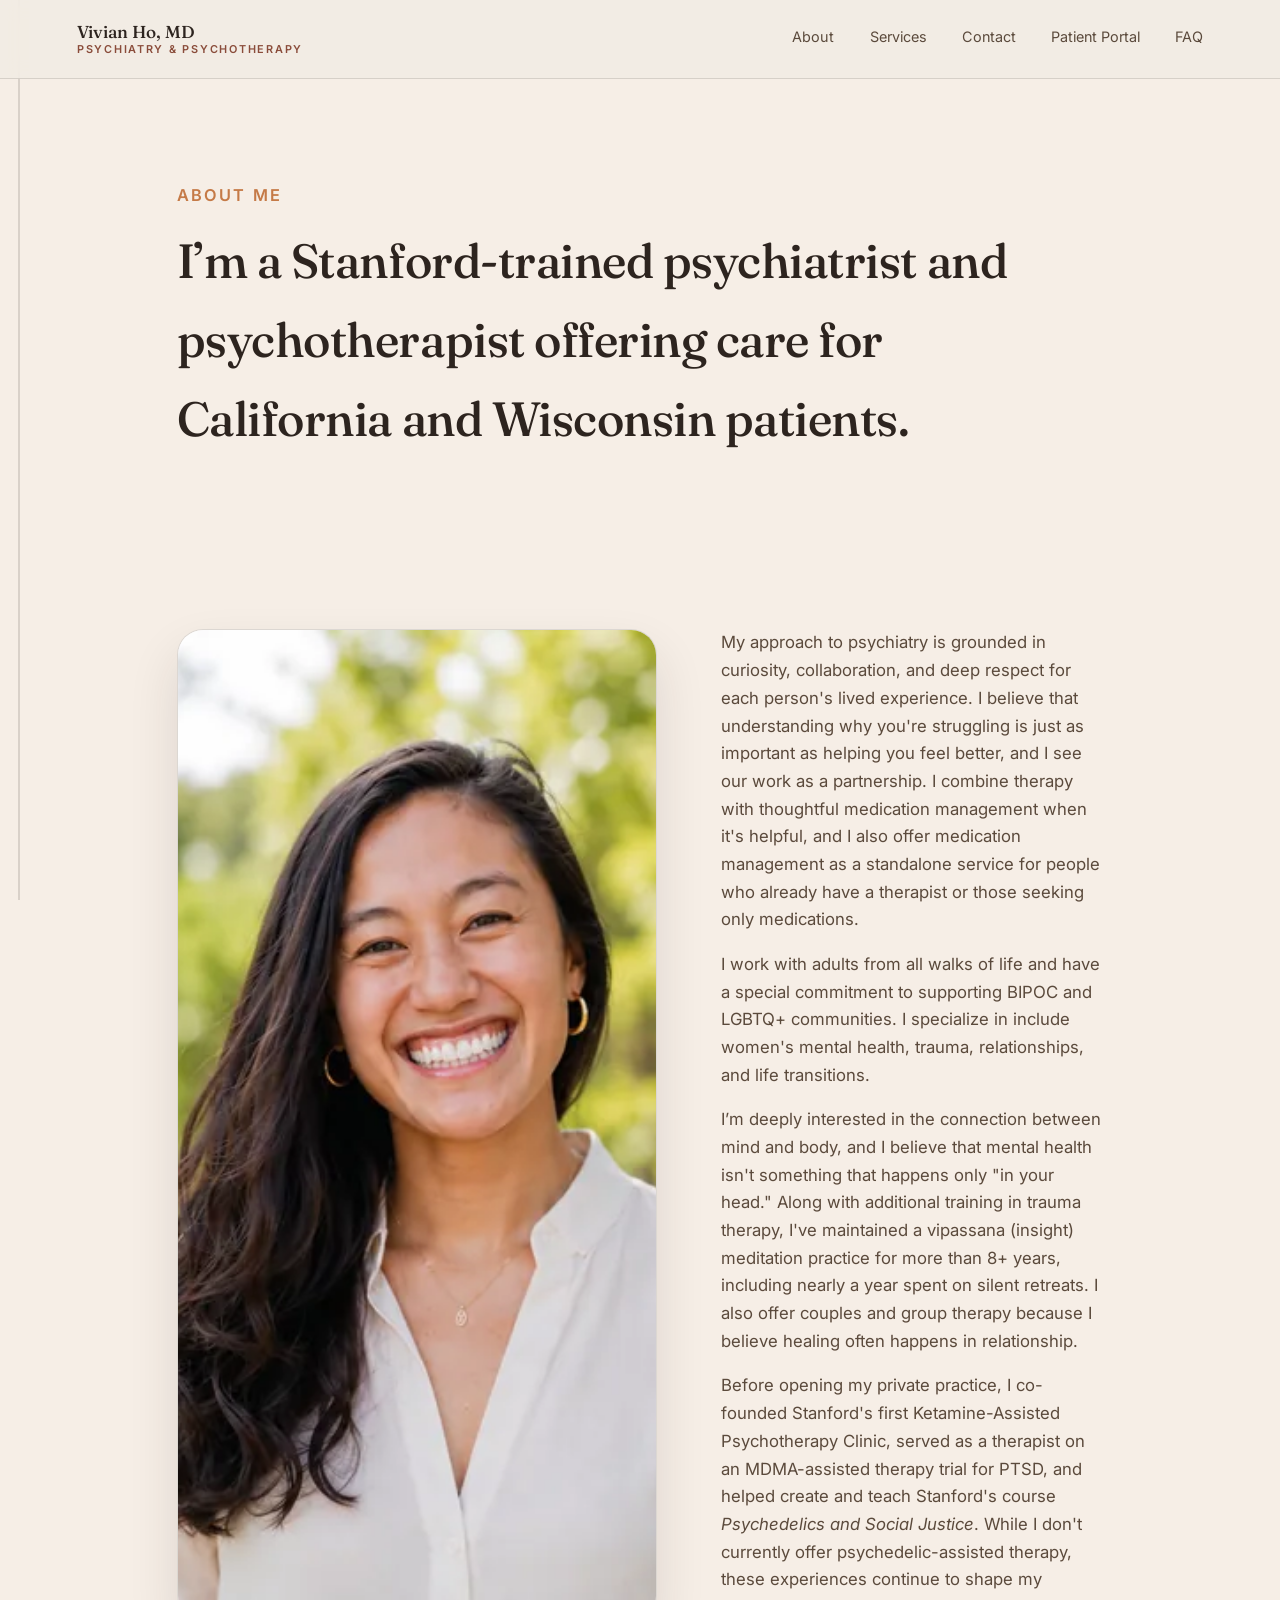
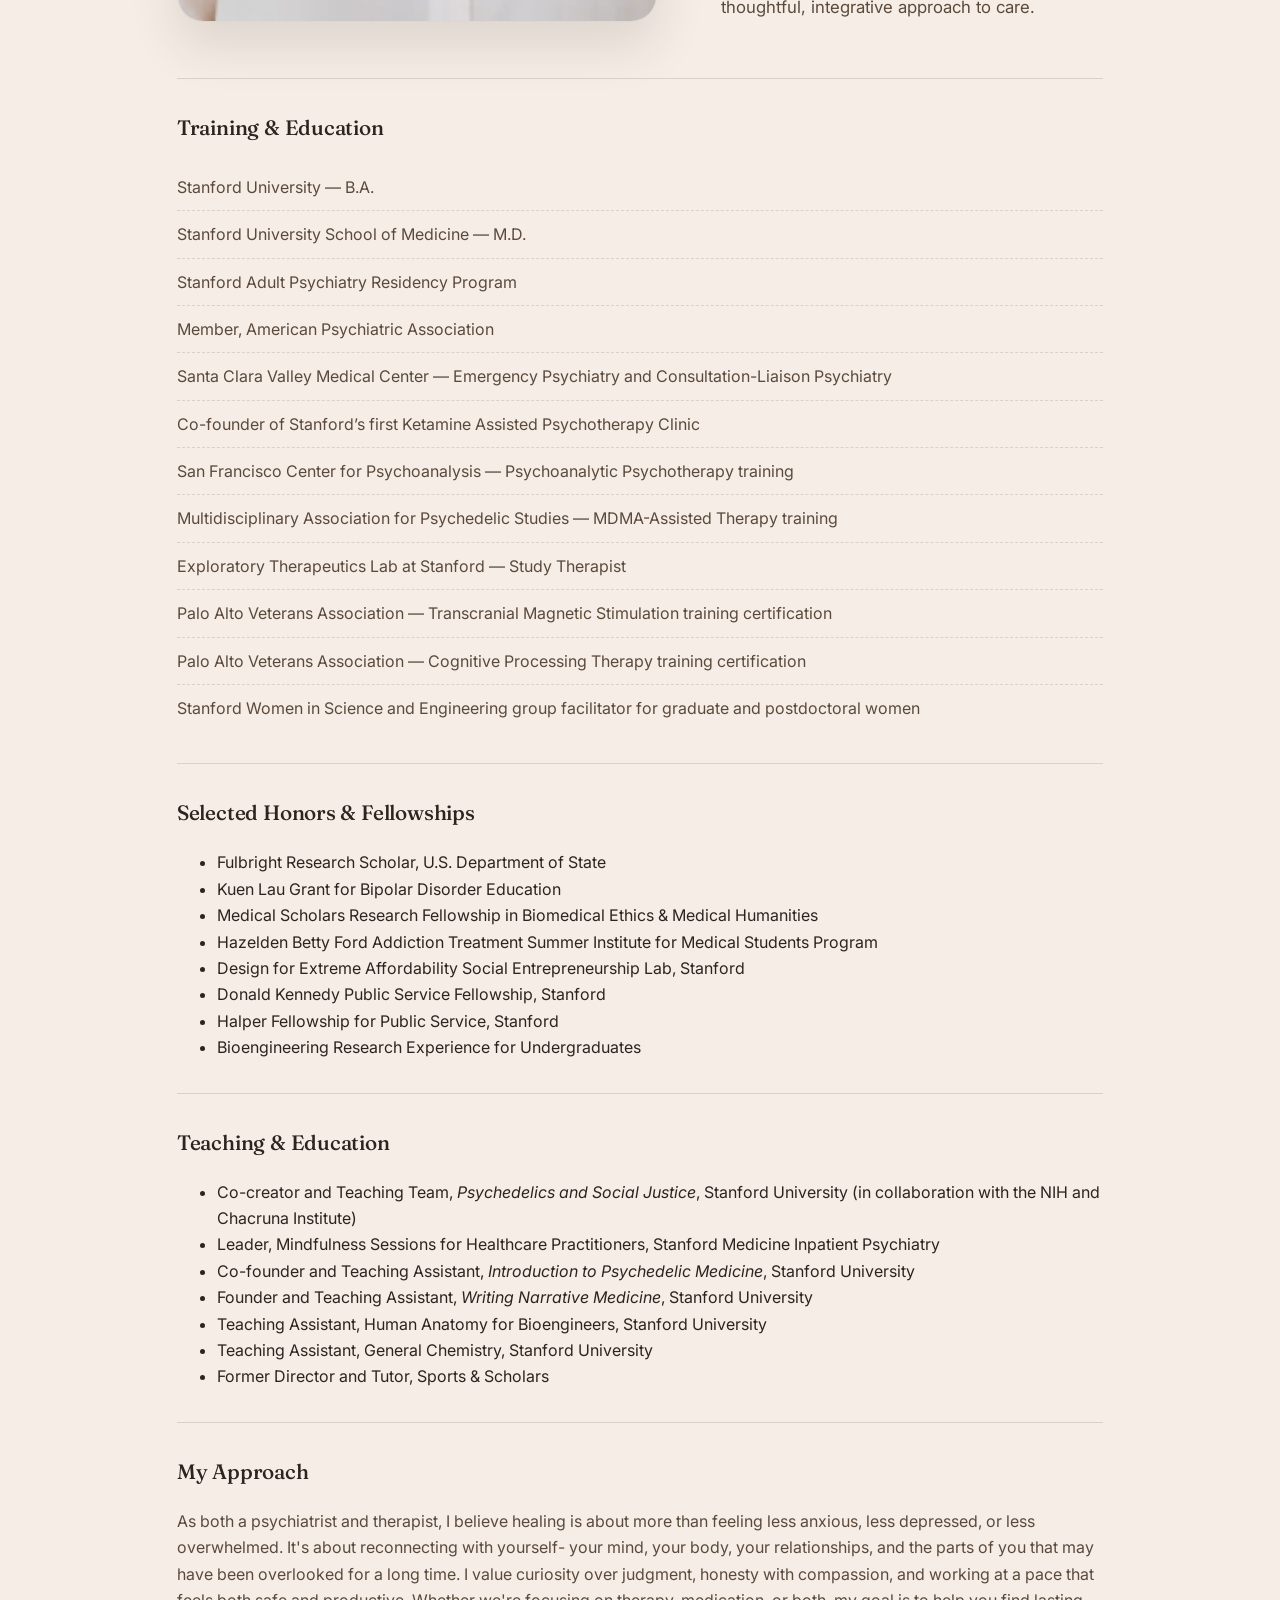
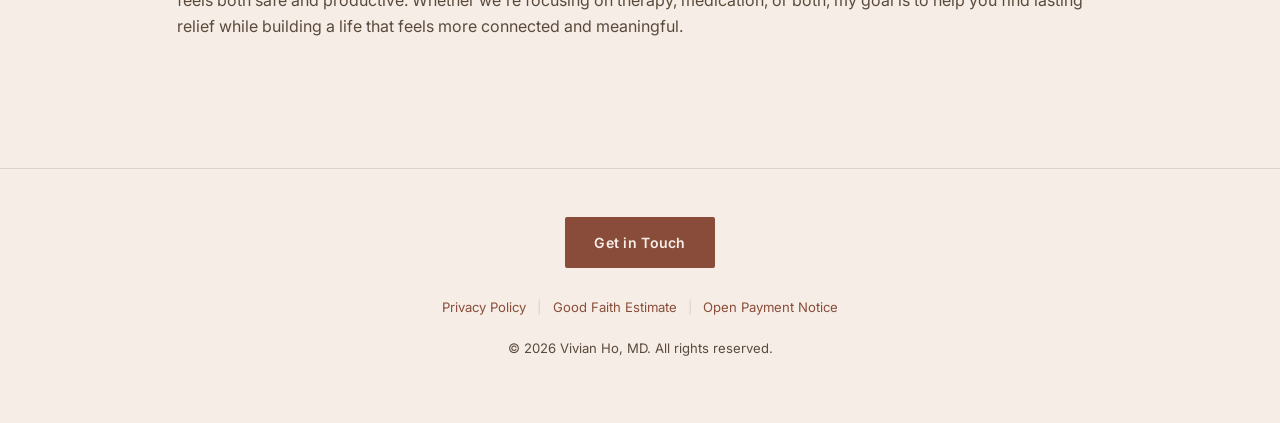
==== about.html @ dcb722d9 "bio quick edit" ====
<!DOCTYPE html>
<html lang="en">
<head>
<meta charset="UTF-8">
<meta name="viewport" content="width=device-width, initial-scale=1.0">
<title>About | Vivian Ho, MD</title>
<meta name="description" content="Learn more about Vivian Ho, MD, her training, and her approach to psychiatric care.">
<link rel="preconnect" href="https://fonts.googleapis.com">
<link rel="preconnect" href="https://fonts.gstatic.com" crossorigin>
<link href="https://fonts.googleapis.com/css2?family=Fraunces:opsz,wght,ital@9..144,300,0;9..144,400,0;9..144,500,0;9..144,600,0;9..144,400,1;9..144,500,1&family=Inter:wght@400;500;600&display=swap" rel="stylesheet">
<link rel="stylesheet" href="styles.css">
</head>
<body>
<div class="spine" aria-hidden="true">
  <svg width="2" height="100%" viewBox="0 0 2 100" preserveAspectRatio="none">
    <line x1="1" y1="0" x2="1" y2="100" class="spine-track"/>
    <line x1="1" y1="0" x2="1" y2="0" class="spine-fill" id="spineFill"/>
  </svg>
</div>

<header class="nav" id="nav">
  <a href="index.html" class="nav__mark">
    <span>Vivian Ho, MD</span>
    <small>Psychiatry &amp; Psychotherapy</small>
  </a>
  <nav class="nav__links">
    <a href="about.html" aria-current="page">About</a>
    <a href="services.html">Services</a>
    <a href="contact.html">Contact</a>
    <a href="portal.html">Patient Portal</a>
    <a href="faq.html">FAQ</a>
  </nav>
  <button class="nav__toggle" id="navToggle" aria-label="Open menu" aria-expanded="false">
    <span></span><span></span><span></span>
  </button>
</header>

<main>
  <section class="page-hero">
    <p class="eyebrow">About Me</p>
    <h1>I’m a Stanford-trained psychiatrist and psychotherapist offering care for California and Wisconsin patients.</h1>
  </section>

  <section class="section">
    <div class="about__intro">
      <div class="about__portrait reveal" aria-hidden="true">
        <div class="portrait-frame">
          <picture>
            <source type="image/webp" srcset="headshot-hq-700.webp 700w, headshot-hq-1402.webp 1402w" sizes="(max-width: 780px) 90vw, 460px">
            <img src="headshot-hq.jpg" srcset="headshot-hq-700.jpg 700w, headshot-hq-1402.jpg 1402w" sizes="(max-width: 780px) 90vw, 460px" alt="Vivian Ho, MD" width="1402" height="1122" loading="eager" fetchpriority="high" decoding="async" />
          </picture>
        </div>
      </div>
      <div class="about__text reveal">
        <p>My approach to psychiatry is grounded in curiosity, collaboration, and deep respect for each person's lived experience. I believe that understanding why you're struggling is just as important as helping you feel better, and I see our work as a partnership. I combine therapy with thoughtful medication management when it's helpful, and I also offer medication management as a standalone service for people who already have a therapist or those seeking only medications.</p>
        <p>I work with adults from all walks of life and have a special commitment to supporting BIPOC and LGBTQ+ communities. I specialize in include women's mental health, trauma, relationships, and life transitions.</p>
        <p>I’m deeply interested in the connection between mind and body, and I believe that mental health isn't something that happens only "in your head." Along with additional training in trauma therapy, I've maintained a vipassana (insight) meditation practice for more than 8+ years, including nearly a year spent on silent retreats. I also offer couples and group therapy because I believe healing often happens in relationship.</p>
        <p>Before opening my private practice, I co-founded Stanford's first Ketamine-Assisted Psychotherapy Clinic, served as a therapist on an MDMA-assisted therapy trial for PTSD, and helped create and teach Stanford's course <em>Psychedelics and Social Justice</em>. While I don't currently offer psychedelic-assisted therapy, these experiences continue to shape my thoughtful, integrative approach to care.</p>
      </div>
    </div>

    <div class="subsection reveal">
      <h3>Training &amp; Education</h3>
      <ul class="edu-list">
        <li>Stanford University — B.A.</li>
        <li>Stanford University School of Medicine — M.D.</li>
        <li>Stanford Adult Psychiatry Residency Program</li>
        <li>Member, American Psychiatric Association</li>
        <li>Santa Clara Valley Medical Center — Emergency Psychiatry and Consultation-Liaison Psychiatry</li>
        <li>Co-founder of Stanford’s first Ketamine Assisted Psychotherapy Clinic</li>
        <li>San Francisco Center for Psychoanalysis — Psychoanalytic Psychotherapy training</li>
        <li>Multidisciplinary Association for Psychedelic Studies — MDMA-Assisted Therapy training</li>
        <li>Exploratory Therapeutics Lab at Stanford — Study Therapist</li>
        <li>Palo Alto Veterans Association — Transcranial Magnetic Stimulation training certification</li>
        <li>Palo Alto Veterans Association — Cognitive Processing Therapy training certification</li>
        <li>Stanford Women in Science and Engineering group facilitator for graduate and postdoctoral women</li>
      </ul>
    </div>

    <div class="subsection reveal">
      <h3>Selected Honors &amp; Fellowships</h3>
      <ul class="honors-list">
        <li>Fulbright Research Scholar, U.S. Department of State</li>
        <li>Kuen Lau Grant for Bipolar Disorder Education</li>
        <li>Medical Scholars Research Fellowship in Biomedical Ethics & Medical Humanities</li>
        <li>Hazelden Betty Ford Addiction Treatment Summer Institute for Medical Students Program</li>
        <li>Design for Extreme Affordability Social Entrepreneurship Lab, Stanford</li>
        <li>Donald Kennedy Public Service Fellowship, Stanford</li>
        <li>Halper Fellowship for Public Service, Stanford</li>
        <li>Bioengineering Research Experience for Undergraduates</li>
      </ul>
    </div>

    <div class="subsection reveal">
      <h3>Teaching &amp; Education</h3>
      <ul class="teaching-list">
        <li>Co-creator and Teaching Team, <em>Psychedelics and Social Justice</em>, Stanford University (in collaboration with the NIH and Chacruna Institute)</li>
        <li>Leader, Mindfulness Sessions for Healthcare Practitioners, Stanford Medicine Inpatient Psychiatry</li>
        <li>Co-founder and Teaching Assistant, <em>Introduction to Psychedelic Medicine</em>, Stanford University</li>
        <li>Founder and Teaching Assistant, <em>Writing Narrative Medicine</em>, Stanford University</li>
        <li>Teaching Assistant, Human Anatomy for Bioengineers, Stanford University</li>
        <li>Teaching Assistant, General Chemistry, Stanford University</li>
        <li>Former Director and Tutor, Sports &amp; Scholars</li>
      </ul>
    </div>

    <div class="subsection reveal">
      <h3>My Approach</h3>
      <p>As both a psychiatrist and therapist, I believe healing is about more than feeling less anxious, less depressed, or less overwhelmed. It's about reconnecting with yourself- your mind, your body, your relationships, and the parts of you that may have been overlooked for a long time. I value curiosity over judgment, honesty with compassion, and working at a pace that feels both safe and productive. Whether we're focusing on therapy, medication, or both, my goal is to help you find lasting relief while building a life that feels more connected and meaningful.</p>
    </div>
  </section>
</main>

<footer class="footer">
  <div class="footer__cta">
    <a href="contact.html" class="btn btn--primary">Get in Touch</a>
  </div>
  <div class="footer__links" aria-label="Legal links">
    <a href="privacy-policy.html">Privacy Policy</a>
    <span class="link-divider">|</span>
    <a href="good-faith-estimate.html">Good Faith Estimate</a>
    <span class="link-divider">|</span>
    <a href="open-payment-notice.html">Open Payment Notice</a>
  </div>
  <p>&copy; <span id="year"></span> Vivian Ho, MD. All rights reserved.</p>
</footer>

<script src="script.js"></script>
</body>
</html>
---- styles.css ----
/* ===========================================================
   Ho Psychiatry — Design tokens
   Warm terracotta, cactus green, and clay-inspired neutrals
   Display: Fraunces (serif, optical sizing) / Body: Inter
=========================================================== */

:root {
  --linen: #F6EEE6;
  --linen-deep: #E9DCCF;
  --ink: #2D241F;
  --ink-soft: #5B4A3C;
  --plum: #8A4C3A;
  --plum-deep: #6F3A2A;
  --brass: #C57A47;
  --brass-light: #D89A63;
  --sage: #6C7B58;
  --line: rgba(45, 36, 31, 0.14);

  --serif: "Fraunces", Georgia, serif;
  --sans: "Inter", -apple-system, BlinkMacSystemFont, "Segoe UI", sans-serif;

  --max: 1080px;
  --gutter: clamp(24px, 6vw, 96px);
}

* { box-sizing: border-box; }

html {
  scroll-behavior: smooth;
}

@media (prefers-reduced-motion: reduce) {
  html { scroll-behavior: auto; }
  * { animation-duration: 0.01ms !important; transition-duration: 0.01ms !important; }
}

body {
  margin: 0;
  background: var(--linen);
  color: var(--ink);
  font-family: var(--sans);
  font-size: 16px;
  line-height: 1.65;
  -webkit-font-smoothing: antialiased;
}

h1, h2, h3 {
  font-family: var(--serif);
  font-weight: 500;
  color: var(--ink);
  margin: 0;
  letter-spacing: -0.01em;
}

.ital { font-style: italic; font-weight: 400; color: var(--plum); }

p { margin: 0 0 1em; color: var(--ink-soft); }
p:last-child { margin-bottom: 0; }

a { color: inherit; }

.eyebrow {
  font-family: var(--sans);
  font-size: 0.78rem;
  letter-spacing: 0.14em;
  text-transform: uppercase;
  color: var(--brass);
  font-weight: 600;
  margin: 0 0 0.75em;
}

/* ===== Scroll reveal ===== */
.reveal {
  opacity: 0;
  transform: translateY(28px);
  transition: opacity 0.9s cubic-bezier(.2,.6,.2,1), transform 0.9s cubic-bezier(.2,.6,.2,1);
}
.reveal.is-visible {
  opacity: 1;
  transform: translateY(0);
}

/* ===== Signature spine element ===== */
.spine {
  position: fixed;
  left: 18px;
  top: 0;
  bottom: 0;
  width: 2px;
  z-index: 5;
  pointer-events: none;
}
.spine svg { height: 100%; width: 100%; display: block; }
.spine-track { stroke: var(--line); stroke-width: 2; }
.spine-fill { stroke: var(--brass); stroke-width: 2; transition: y2 0.1s linear; }
@media (max-width: 860px) { .spine { display: none; } }

/* ===== Nav ===== */
.nav {
  position: sticky;
  top: 0;
  z-index: 20;
  display: flex;
  align-items: center;
  justify-content: space-between;
  padding: 22px var(--gutter);
  background: rgba(241, 236, 227, 0.86);
  backdrop-filter: blur(10px);
  border-bottom: 1px solid var(--line);
}
.nav__mark {
  display: flex;
  flex-direction: column;
  gap: 0.2rem;
  font-family: var(--serif);
  font-size: 1.08rem;
  font-weight: 500;
  text-decoration: none;
  color: var(--ink);
  line-height: 1.1;
}
.nav__mark small {
  font-family: var(--sans);
  font-size: 0.68rem;
  font-weight: 600;
  letter-spacing: 0.16em;
  text-transform: uppercase;
  color: var(--plum);
}
.nav__links {
  display: flex;
  gap: 2.2rem;
}
.nav__links a {
  text-decoration: none;
  font-size: 0.9rem;
  color: var(--ink-soft);
  position: relative;
  padding-bottom: 4px;
}
.nav__links a:hover { color: var(--plum); }
.nav__links a::after {
  content: "";
  position: absolute;
  left: 0; right: 0; bottom: 0;
  height: 1px;
  background: var(--brass);
  transform: scaleX(0);
  transform-origin: left;
  transition: transform 0.3s ease;
}
.nav__links a:hover::after { transform: scaleX(1); }
.nav__toggle {
  display: none;
  flex-direction: column;
  gap: 5px;
  background: none;
  border: none;
  cursor: pointer;
  padding: 6px;
}
.nav__toggle span {
  width: 22px; height: 1.5px; background: var(--ink);
}

@media (max-width: 720px) {
  .nav__links {
    position: fixed;
    top: 68px; left: 0; right: 0;
    flex-direction: column;
    background: var(--linen);
    padding: 24px var(--gutter);
    gap: 1.2rem;
    border-bottom: 1px solid var(--line);
    transform: translateY(-140%);
    transition: transform 0.35s ease;
  }
  .nav__links.is-open { transform: translateY(0); }
  .nav__toggle { display: flex; }
}

/* ===== Notice bar ===== */
.notice-bar {
  background: var(--plum);
  color: var(--linen);
}
.notice-bar p {
  max-width: var(--max);
  margin: 0 auto;
  padding: 12px var(--gutter);
  font-size: 0.85rem;
  color: var(--linen);
  text-align: center;
}
.notice-bar strong { color: var(--brass-light); }

/* ===== Hero — full-bleed photo background with overlaid text ===== */
.hero {
  position: relative;
  display: flex;
  align-items: center;
  min-height: clamp(640px, 92vh, 960px);
  width: 100%;
  padding: clamp(96px, 14vh, 160px) var(--gutter) clamp(64px, 10vh, 110px);
  overflow: hidden;
  isolation: isolate;
}
.hero__bg {
  position: absolute;
  inset: 0;
  width: 100%;
  height: 100%;
  object-fit: cover;
  object-position: center 35%;
  z-index: -2;
}
.hero__scrim {
  position: absolute;
  inset: 0;
  z-index: -1;
  background:
    linear-gradient(90deg, rgba(45,36,31,0.72) 0%, rgba(45,36,31,0.5) 42%, rgba(45,36,31,0.18) 75%),
    linear-gradient(0deg, rgba(45,36,31,0.35), rgba(45,36,31,0) 45%);
}
.hero__inner {
  max-width: 620px;
  width: 100%;
}
.hero__title {
  font-size: clamp(2.4rem, 5vw, 3.6rem);
  line-height: 1.1;
  margin-bottom: 0.5em;
  color: #FBF6EF;
}
.hero__subtitle {
  font-family: var(--serif);
  font-style: italic;
  font-size: 1.15rem;
  color: var(--brass-light);
  margin-bottom: 1.4em;
}
.badges {
  display: flex;
  flex-wrap: wrap;
  gap: 0.6rem;
  margin-bottom: 2.2em;
}
.badge {
  font-size: 0.78rem;
  padding: 7px 14px;
  border: 1px solid rgba(251,246,239,0.4);
  border-radius: 999px;
  color: #FBF6EF;
  background: rgba(45,36,31,0.28);
  backdrop-filter: blur(2px);
}
.hero__actions { display: flex; gap: 1rem; flex-wrap: wrap; }
.hero .btn--ghost {
  color: #FBF6EF;
  border-color: rgba(251,246,239,0.75);
}
.hero .btn--ghost:hover { background: #FBF6EF; color: var(--ink); }

.hero .ital { color: var(--brass-light); }

@media (max-width: 860px) {
  .hero { min-height: 560px; padding-top: 88px; text-align: left; }
  .hero__bg { object-position: center 30%; }
}

/* ===== Buttons ===== */
.btn {
  display: inline-flex;
  align-items: center;
  justify-content: center;
  padding: 13px 28px;
  border-radius: 2px;
  text-decoration: none;
  font-size: 0.88rem;
  font-weight: 600;
  letter-spacing: 0.02em;
  border: 1px solid transparent;
  cursor: pointer;
  transition: all 0.25s ease;
}
.btn--primary {
  background: var(--plum);
  color: var(--linen);
}
.btn--primary:hover { background: var(--plum-deep); }
.btn--ghost {
  background: transparent;
  color: var(--ink);
  border-color: var(--ink);
}
.btn--ghost:hover { background: var(--ink); color: var(--linen); }

/* ===== Sections ===== */
.section {
  padding: clamp(72px, 10vw, 130px) var(--gutter);
  max-width: var(--max);
  margin: 0 auto;
}

.photo-band {
  max-width: var(--max);
  margin: 0 auto clamp(2rem, 4vw, 3rem);
  padding: clamp(1.25rem, 3vw, 2rem);
  display: grid;
  gap: 1.25rem;
}
.photo-band__copy {
  max-width: 720px;
}
.photo-band__copy h2 {
  font-size: clamp(1.6rem, 2.8vw, 2.25rem);
  margin-bottom: 0.55rem;
}
.photo-band__grid {
  display: grid;
  grid-template-columns: minmax(0, 0.95fr) minmax(0, 1.05fr);
  gap: 1rem;
  align-items: stretch;
}
.photo-card {
  overflow: hidden;
  border-radius: 26px;
  min-height: 280px;
  box-shadow: 0 18px 36px rgba(45, 36, 31, 0.06);
  border: 1px solid rgba(45, 36, 31, 0.08);
  background: var(--linen-deep);
}
.photo-card img {
  width: 100%;
  height: 100%;
  object-fit: cover;
  display: block;
  transform: scale(1.01);
}
.photo-card--wide {
  min-height: 420px;
}
.photo-band__grid--single {
  grid-template-columns: 1fr;
}
.photo-band__grid--single .photo-card--wide {
  min-height: clamp(280px, 40vw, 480px);
}

@media (max-width: 780px) {
  .photo-band__grid { grid-template-columns: 1fr; }
  .photo-card--wide { min-height: 280px; }
}
.section--tint {
  max-width: none;
  background: var(--linen-deep);
}
.section--tint > * { max-width: var(--max); margin-left: auto; margin-right: auto; }
.section--tint .section__head,
.section--tint .services-grid,
.section--tint .portal-card { max-width: var(--max); margin-left: auto; margin-right: auto; }
.section__head { margin-bottom: 3rem; }
.section__head h2 { font-size: clamp(1.9rem, 3.4vw, 2.6rem); }

.page-hero {
  padding: clamp(72px, 8vw, 110px) var(--gutter) 2rem;
  max-width: var(--max);
  margin: 0 auto;
}
.page-hero h1 {
  font-size: clamp(2.2rem, 4vw, 3rem);
  margin-bottom: 0.7rem;
}
.page-hero p {
  max-width: 720px;
  font-size: 1.02rem;
}
.page-card {
  border: 1px solid var(--line);
  background: rgba(255,255,255,0.42);
  padding: clamp(1.5rem, 3vw, 2.3rem);
  border-radius: 24px;
}

/* ===== Page hero — full-bleed photo variant (Services) ===== */
.page-hero--photo {
  position: relative;
  isolation: isolate;
  overflow: hidden;
  max-width: none;
  width: 100%;
  margin: 0;
  min-height: clamp(520px, 80vh, 820px);
  display: flex;
  align-items: center;
  padding: clamp(96px, 14vh, 160px) var(--gutter) clamp(64px, 10vh, 110px);
}
.page-hero--photo .page-hero__bg {
  position: absolute;
  inset: 0;
  width: 100%;
  height: 100%;
  object-fit: cover;
  object-position: center;
  z-index: -2;
}
.page-hero--photo .page-hero__scrim {
  position: absolute;
  inset: 0;
  z-index: -1;
  background:
    linear-gradient(90deg, rgba(45,36,31,0.72) 0%, rgba(45,36,31,0.5) 42%, rgba(45,36,31,0.18) 75%),
    linear-gradient(0deg, rgba(45,36,31,0.35), rgba(45,36,31,0) 45%);
}
.page-hero--photo .page-hero__inner {
  max-width: var(--max);
  margin: 0 auto;
  width: 100%;
}
.page-hero--photo .eyebrow { color: var(--brass-light); }
.page-hero--photo h1 {
  font-size: clamp(2.2rem, 4vw, 3rem);
  margin-bottom: 0.7rem;
  color: #FBF6EF;
}
.page-hero--photo p {
  max-width: 720px;
  font-size: 1.02rem;
  color: rgba(251,246,239,0.9);
}

@media (max-width: 640px) {
  .page-hero--photo { min-height: 560px; align-items: center; }
}

.services-intro {
  margin-bottom: 2.4rem;
}
.services-flow {
  display: grid;
  gap: 0.8rem;
  max-width: 760px;
  margin: 0 auto;
}
.service-flow-item {
  display: block;
  padding: 1rem 0 1.15rem;
  border-bottom: 1px solid rgba(45,36,31,0.12);
}
.service-flow-item:last-child { border-bottom: none; }
.service-flow-item__body h3 {
  font-size: 1.1rem;
  margin-bottom: 0.35rem;
}
.service-flow-item__body p {
  margin: 0;
  max-width: 700px;
  line-height: 1.75;
}

.faq-list {
  display: grid;
  gap: 1rem;
}
.faq-item {
  padding: 1.15rem 1.2rem;
  border: 1px solid var(--line);
  border-radius: 18px;
  background: rgba(255,255,255,0.42);
}
.faq-item h3 {
  font-size: 1.02rem;
  margin-bottom: 0.35rem;
}
.faq-item p {
  margin-bottom: 0;
  line-height: 1.7;
}

@media (max-width: 780px) {
  .home-grid { grid-template-columns: 1fr; }
  .home-card--wide { grid-column: span 1; }
  .service-flow-item { grid-template-columns: 1fr; }
  .service-flow-item__icon { width: 54px; height: 54px; }
}

/* About */
.about__intro {
  display: grid;
  grid-template-columns: minmax(360px, 480px) 1fr;
  gap: clamp(2rem, 5vw, 4rem);
  margin-bottom: 3.5rem;
  align-items: stretch;
}
.about__portrait { display: flex; }
.portrait-frame {
  position: relative;
  width: 100%;
  min-height: 480px;
  border: 1px solid var(--line);
  background: rgba(255,255,255,0.4);
  overflow: hidden;
  box-shadow: 0 24px 50px rgba(45, 36, 31, 0.12);
  border-radius: 26px;
}
.portrait-frame picture {
  position: absolute;
  inset: 0;
  display: block;
}
.portrait-frame img {
  position: absolute;
  inset: 0;
  width: 100%;
  height: 100%;
  object-fit: cover;
  display: block;
}
@media (max-width: 780px) {
  .portrait-frame { aspect-ratio: 4/5; min-height: 0; }
}
.portrait-placeholder {
  font-size: 0.8rem;
  color: var(--ink-soft);
  padding: 1rem;
  font-family: var(--sans);
}
.about__text p { font-size: 1.05rem; }

.subsection {
  border-top: 1px solid var(--line);
  padding-top: 2rem;
  margin-top: 2rem;
}
.subsection h3 {
  font-size: 1.3rem;
  margin-bottom: 0.9em;
}
.edu-list {
  list-style: none;
  margin: 0; padding: 0;
  color: var(--ink-soft);
}
.edu-list li {
  padding: 10px 0;
  border-bottom: 1px dashed var(--line);
}
.edu-list li:last-child { border-bottom: none; }

/* Services */
.services-grid {
  display: grid;
  grid-template-columns: repeat(2, 1fr);
  gap: 1px;
  background: var(--line);
  border: 1px solid var(--line);
}
.service-card {
  background: var(--linen-deep);
  padding: 2.5rem;
}
.service-card__num {
  font-family: var(--serif);
  font-style: italic;
  color: var(--brass);
  font-size: 1rem;
}
.service-card h3 {
  font-size: 1.25rem;
  margin: 0.6em 0 0.6em;
}
@media (max-width: 640px) {
  .services-grid { grid-template-columns: 1fr; }
}

/* Contact */
.contact__grid {
  display: grid;
  grid-template-columns: 1fr 1.2fr;
  gap: clamp(2rem, 5vw, 4rem);
}
.contact__line {
  display: flex;
  gap: 0.6rem;
  align-items: baseline;
  font-size: 1rem;
  border-bottom: 1px solid var(--line);
  padding: 12px 0;
}
.contact__line span {
  font-size: 0.75rem;
  text-transform: uppercase;
  letter-spacing: 0.1em;
  color: var(--brass);
  width: 90px;
  flex: none;
  font-weight: 600;
}
.contact__line a { text-decoration: none; }
.contact__line a:hover { color: var(--plum); }
.contact__note {
  margin-top: 1.5rem;
  font-size: 0.85rem;
  padding: 1rem 1.2rem;
  background: rgba(74,46,60,0.06);
  border-left: 2px solid var(--plum);
}

.contact__form {
  display: flex;
  flex-direction: column;
  gap: 1.1rem;
}
.contact__form label {
  display: flex;
  flex-direction: column;
  font-size: 0.82rem;
  text-transform: uppercase;
  letter-spacing: 0.08em;
  color: var(--ink-soft);
  font-weight: 600;
  gap: 0.5rem;
}
.contact__form .optional {
  text-transform: none;
  letter-spacing: 0;
  font-weight: 400;
  color: var(--ink-soft);
  opacity: 0.7;
}
.contact__form input,
.contact__form textarea {
  font-family: var(--sans);
  font-size: 1rem;
  padding: 12px 14px;
  border: 1px solid var(--line);
  background: rgba(255,255,255,0.5);
  color: var(--ink);
  border-radius: 2px;
  resize: vertical;
}
.contact__form input:focus,
.contact__form textarea:focus {
  outline: 2px solid var(--brass);
  outline-offset: 1px;
}
.contact__form button { align-self: flex-start; margin-top: 0.4rem; }
.form__status { font-size: 0.85rem; color: var(--sage); min-height: 1.2em; }

@media (max-width: 780px) {
  .contact__grid, .about__intro { grid-template-columns: 1fr; }
  .nav__mark { font-size: 0.98rem; }
  .nav__mark small { font-size: 0.6rem; }
}

/* Portal */
.portal-card {
  border: 1px solid var(--line);
  padding: clamp(2rem, 5vw, 3.5rem);
  background: rgba(255,255,255,0.4);
  display: flex;
  flex-direction: column;
  gap: 1.5rem;
  align-items: flex-start;
}

/* Footer */
.footer {
  padding: 3rem var(--gutter) 4rem;
  border-top: 1px solid var(--line);
  text-align: center;
}
.footer__cta { margin-bottom: 1.8rem; }
.footer__links {
  display: flex;
  flex-wrap: wrap;
  justify-content: center;
  gap: 0.7rem;
  margin: 0 0 1.2rem;
  font-size: 0.82rem;
}
.footer__links a {
  color: var(--plum);
  text-decoration: none;
}
.footer__links a:hover { color: var(--plum-deep); }
.link-divider { color: var(--line); }
.footer p { font-size: 0.82rem; color: var(--ink-soft); }
.footer__note { max-width: 560px; margin: 0.6em auto 0; opacity: 0.8; }
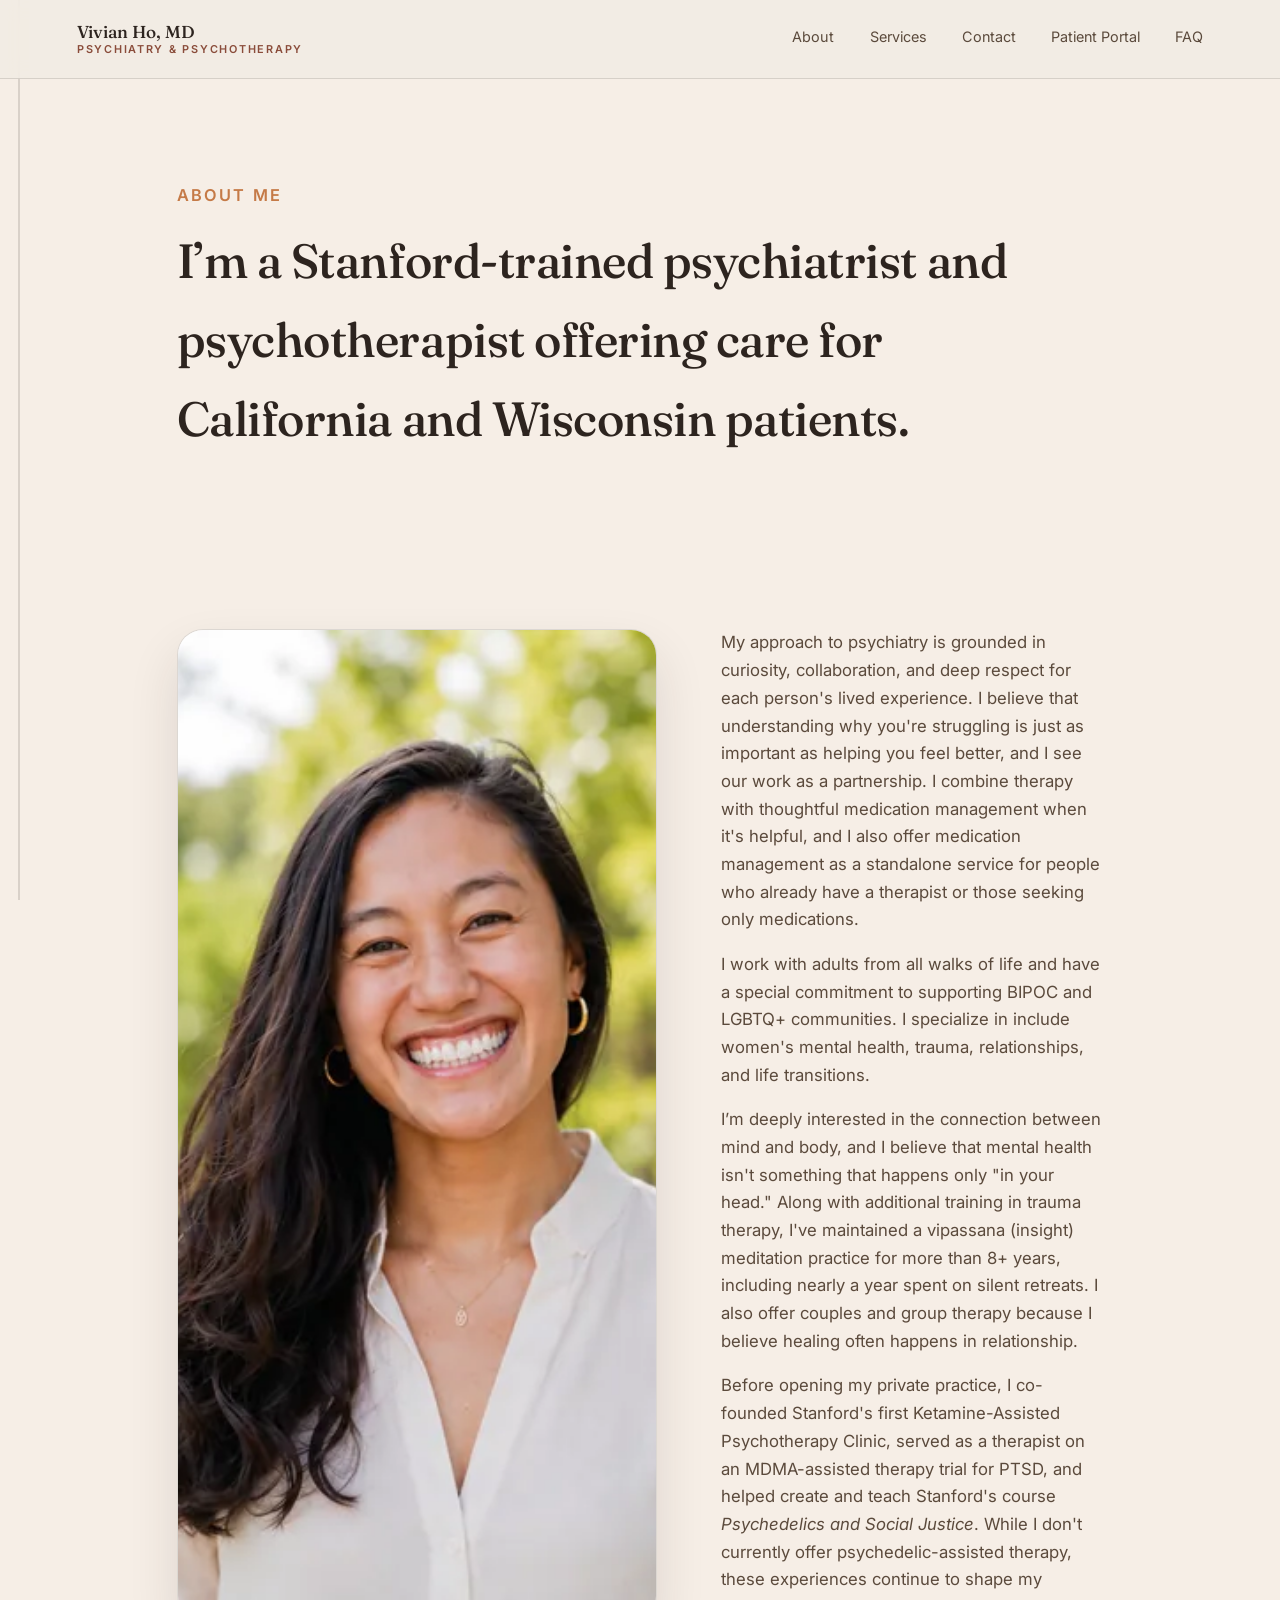
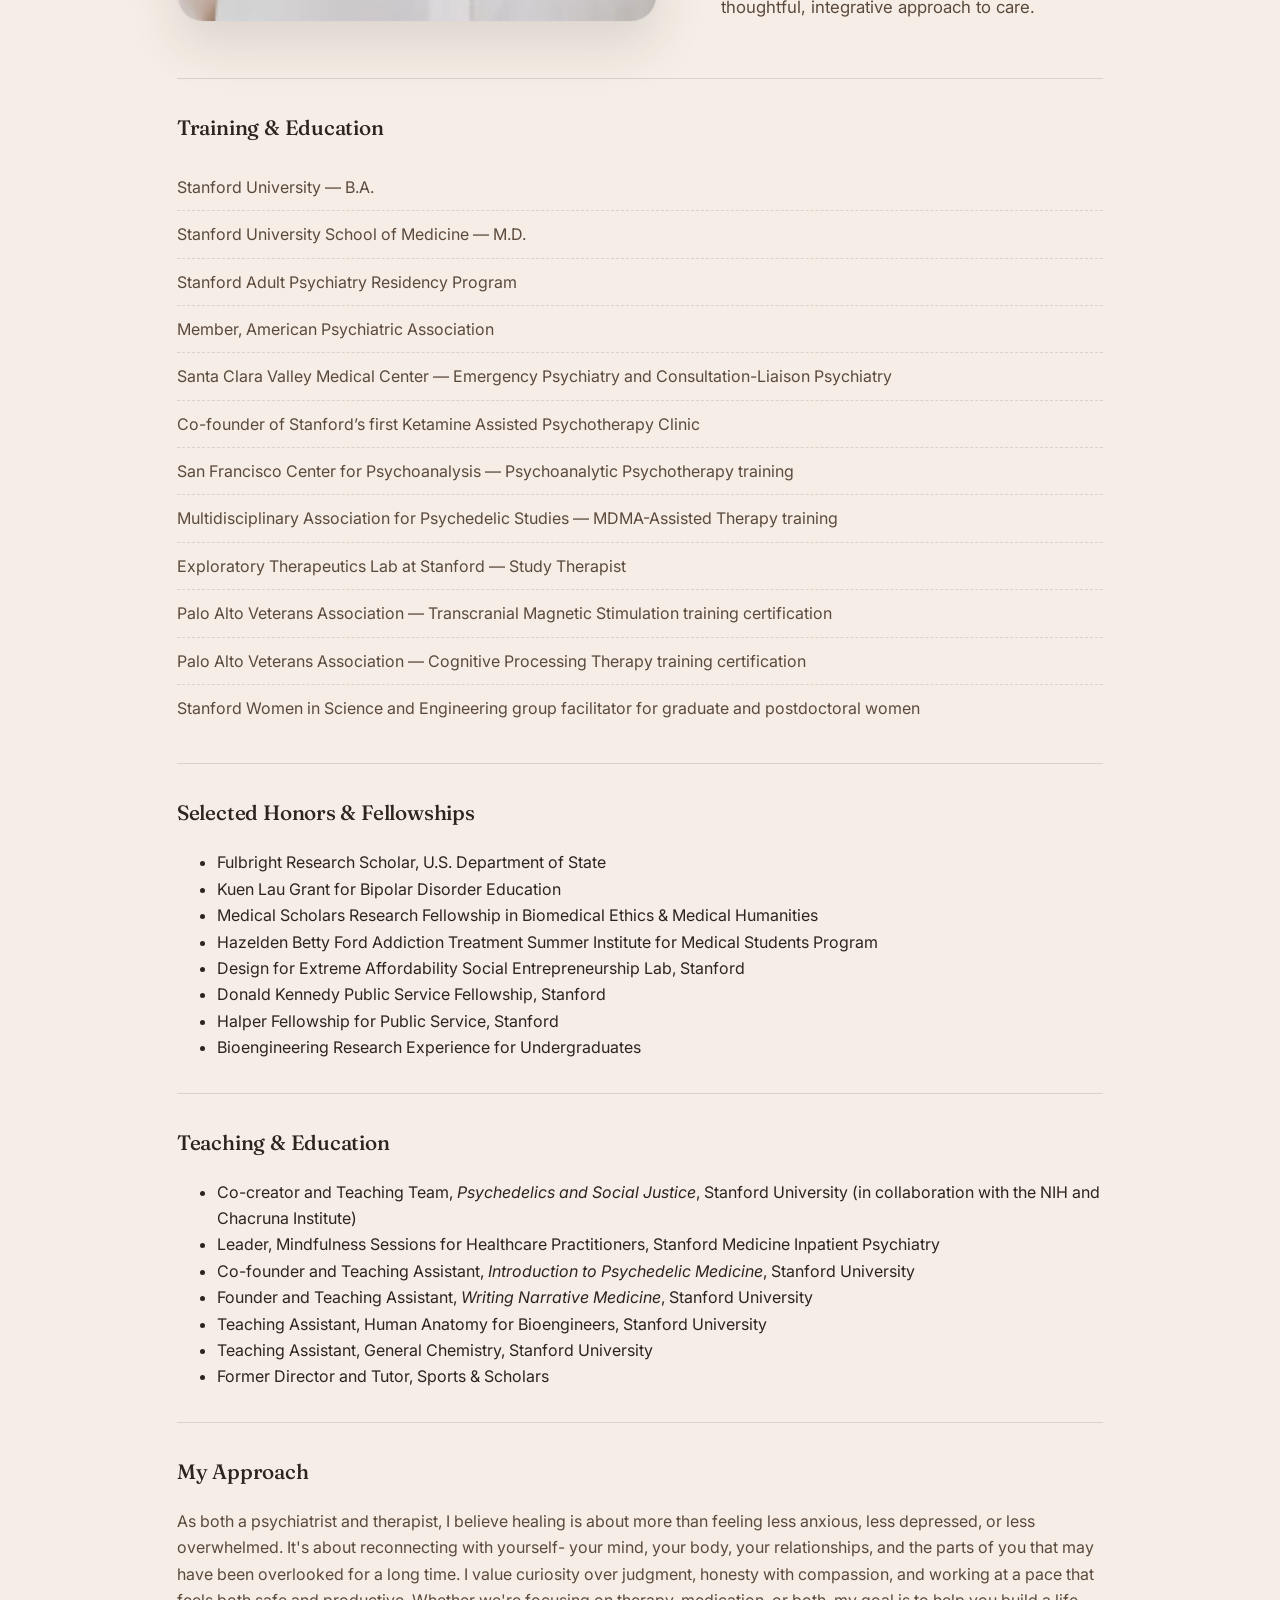
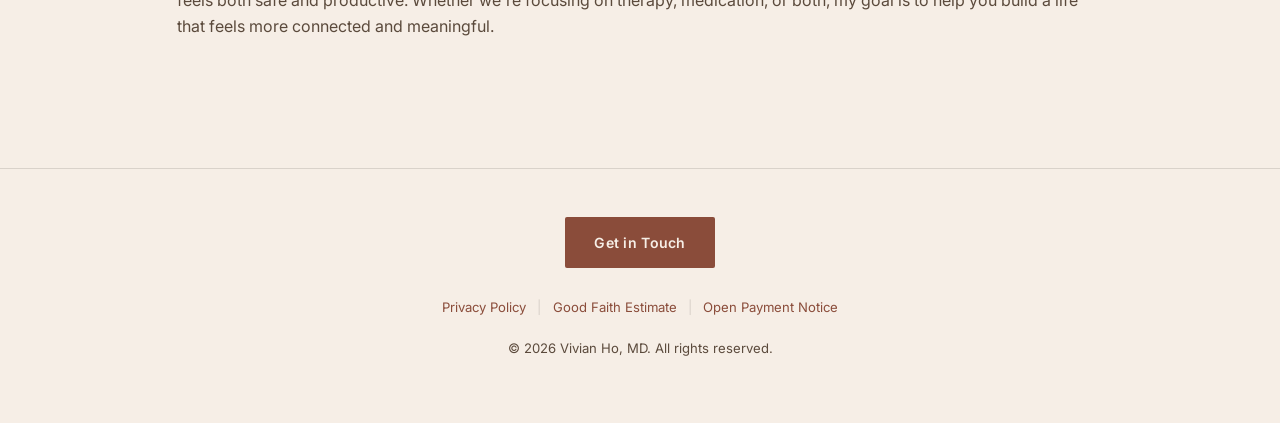
==== commit 1795d821: "bio" ====
--- a/about.html
+++ b/about.html
@@ -106,7 +106,7 @@
 
     <div class="subsection reveal">
       <h3>My Approach</h3>
-      <p>As both a psychiatrist and therapist, I believe healing is about more than feeling less anxious, less depressed, or less overwhelmed. It's about reconnecting with yourself- your mind, your body, your relationships, and the parts of you that may have been overlooked for a long time. I value curiosity over judgment, honesty with compassion, and working at a pace that feels both safe and productive. Whether we're focusing on therapy, medication, or both, my goal is to help you find lasting relief while building a life that feels more connected and meaningful.</p>
+      <p>As both a psychiatrist and therapist, I believe healing is about more than feeling less anxious, less depressed, or less overwhelmed. It's about reconnecting with yourself- your mind, your body, your relationships, and the parts of you that may have been overlooked for a long time. I value curiosity over judgment, honesty with compassion, and working at a pace that feels both safe and productive. Whether we're focusing on therapy, medication, or both, my goal is to help you build a life that feels more connected and meaningful.</p>
     </div>
   </section>
 </main>
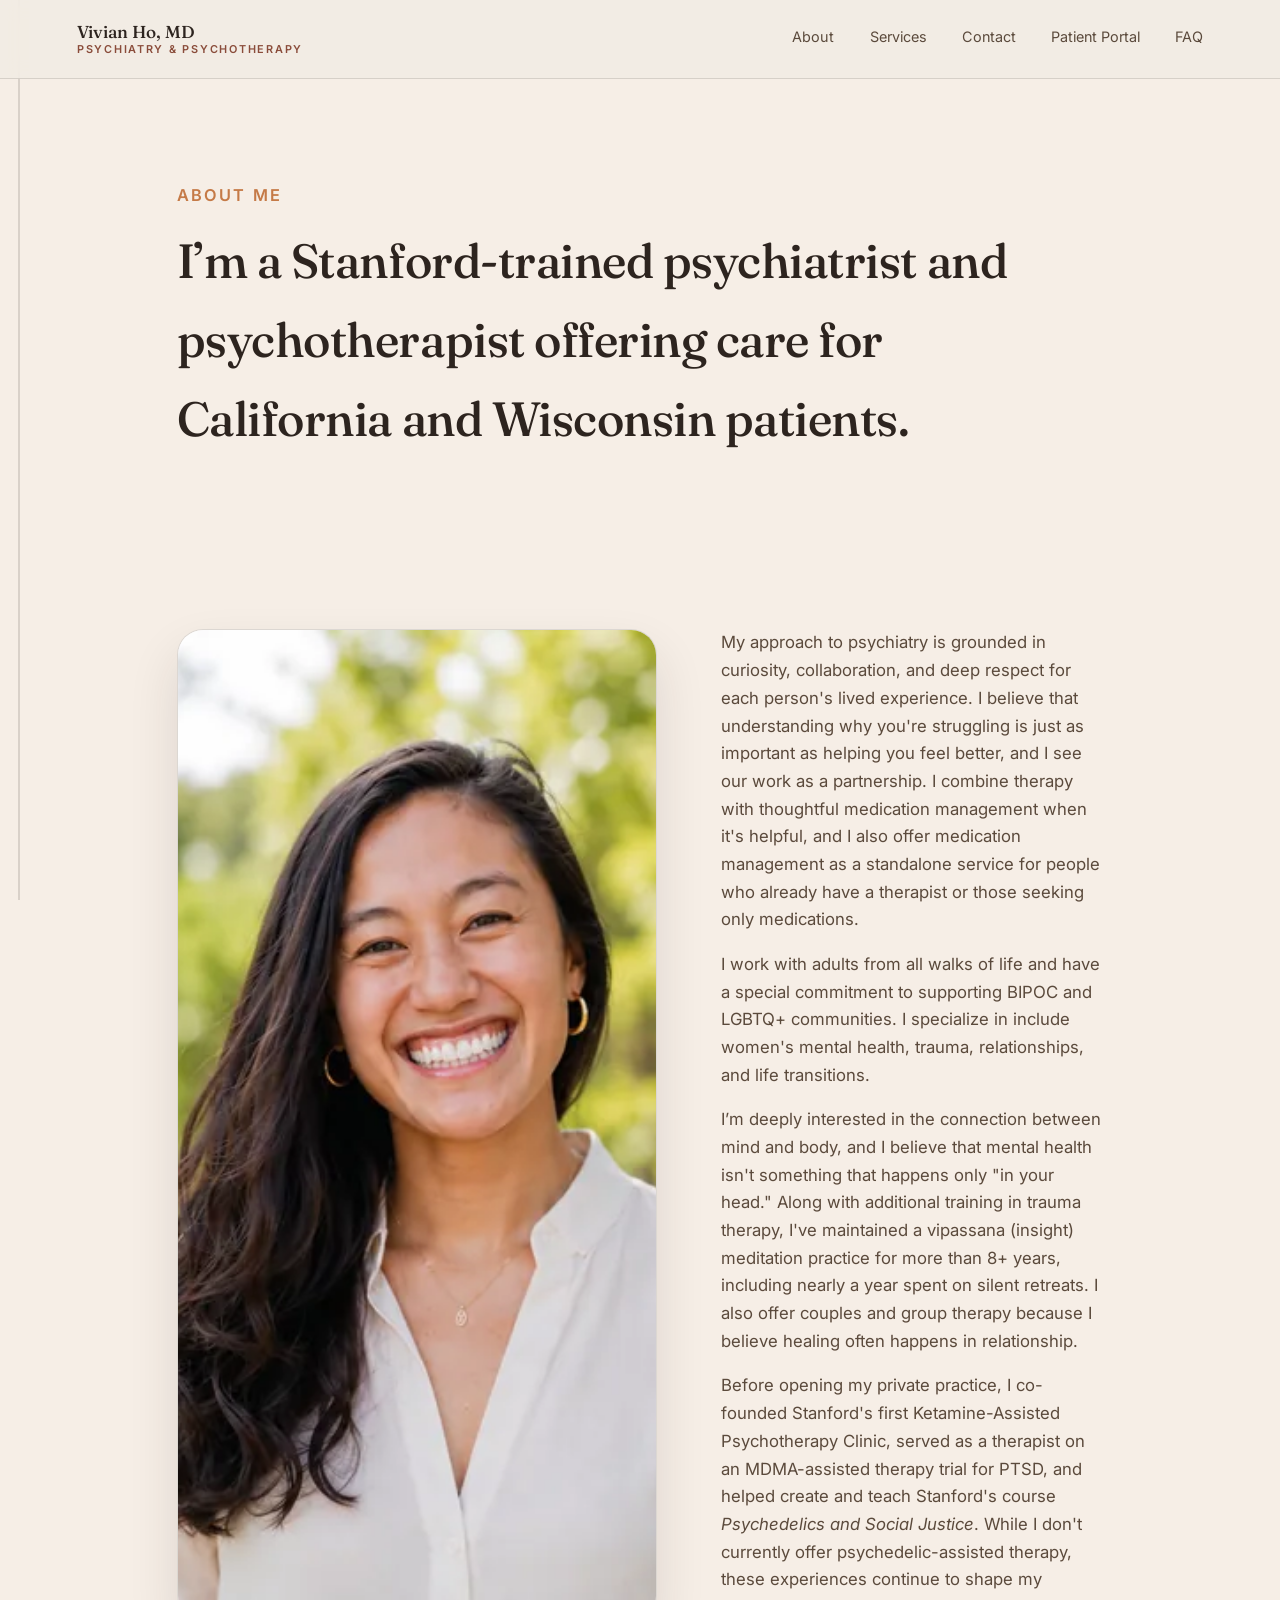
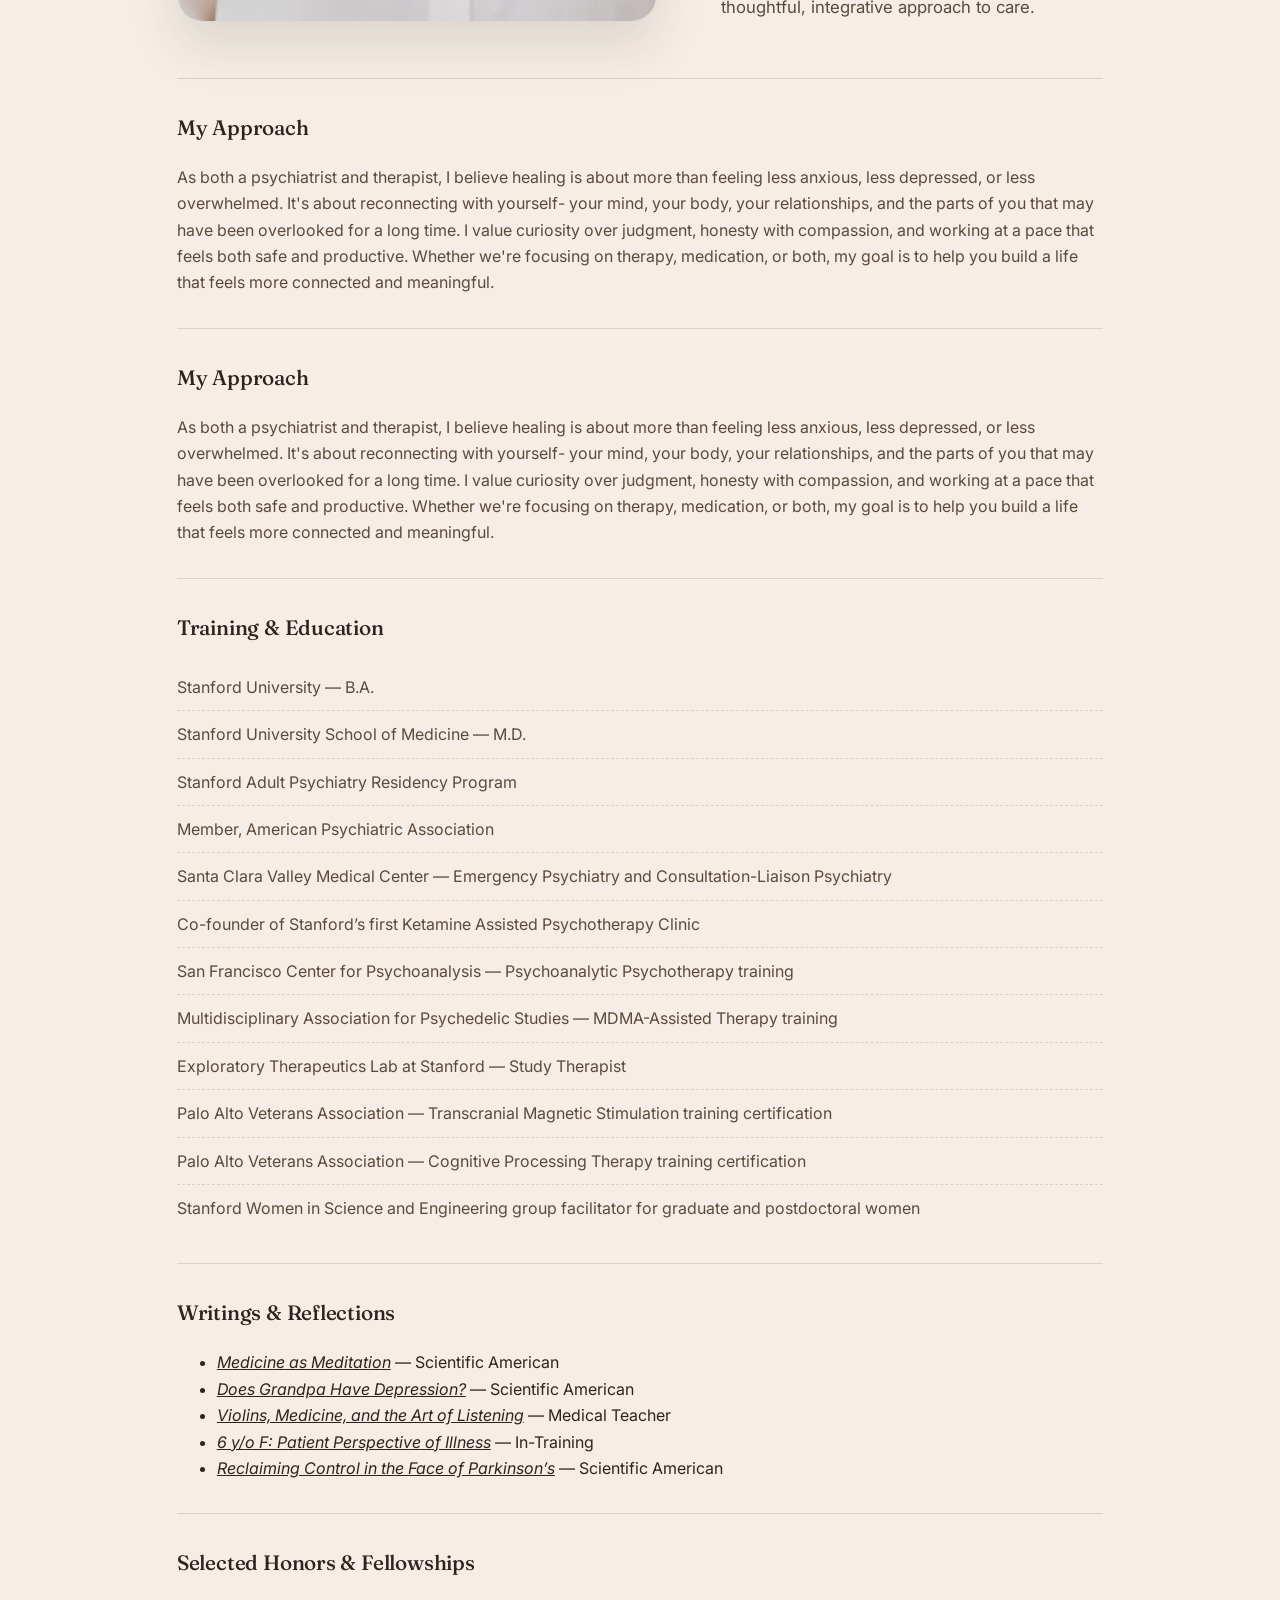
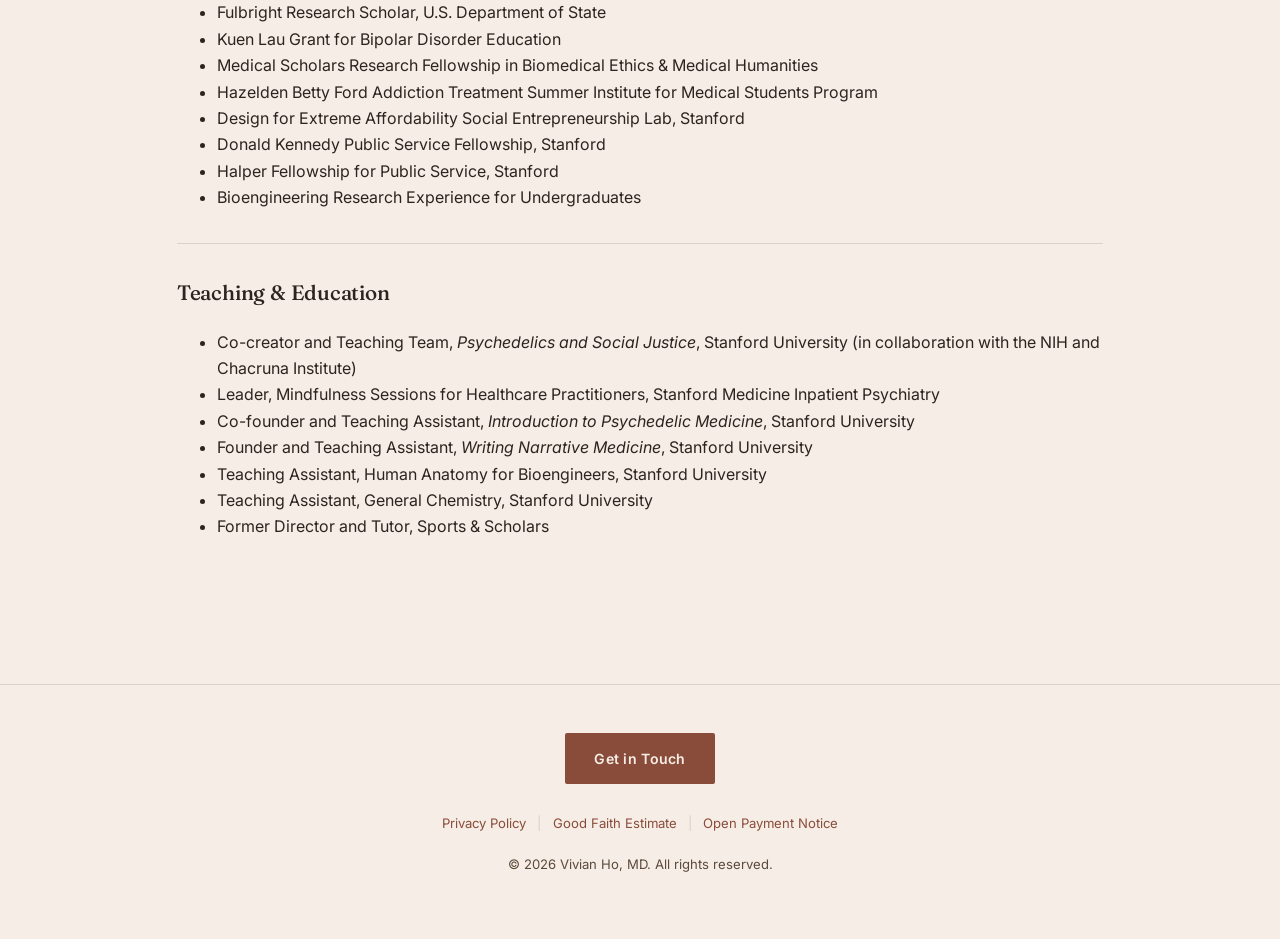
==== commit 9c8fcfa4: "add writing" ====
--- a/about.html
+++ b/about.html
@@ -60,6 +60,16 @@
     </div>
 
     <div class="subsection reveal">
+      <h3>My Approach</h3>
+      <p>As both a psychiatrist and therapist, I believe healing is about more than feeling less anxious, less depressed, or less overwhelmed. It's about reconnecting with yourself- your mind, your body, your relationships, and the parts of you that may have been overlooked for a long time. I value curiosity over judgment, honesty with compassion, and working at a pace that feels both safe and productive. Whether we're focusing on therapy, medication, or both, my goal is to help you build a life that feels more connected and meaningful.</p>
+    </div>
+
+    <div class="subsection reveal">
+      <h3>My Approach</h3>
+      <p>As both a psychiatrist and therapist, I believe healing is about more than feeling less anxious, less depressed, or less overwhelmed. It's about reconnecting with yourself- your mind, your body, your relationships, and the parts of you that may have been overlooked for a long time. I value curiosity over judgment, honesty with compassion, and working at a pace that feels both safe and productive. Whether we're focusing on therapy, medication, or both, my goal is to help you build a life that feels more connected and meaningful.</p>
+    </div>
+
+    <div class="subsection reveal">
       <h3>Training &amp; Education</h3>
       <ul class="edu-list">
         <li>Stanford University — B.A.</li>
@@ -74,6 +84,17 @@
         <li>Palo Alto Veterans Association — Transcranial Magnetic Stimulation training certification</li>
         <li>Palo Alto Veterans Association — Cognitive Processing Therapy training certification</li>
         <li>Stanford Women in Science and Engineering group facilitator for graduate and postdoctoral women</li>
+      </ul>
+    </div>
+
+    <div class="subsection reveal">
+      <h3>Writings &amp; Reflections</h3>
+      <ul class="writing-list">
+        <li><a href="https://www.scientificamerican.com/blog/observations/medicine-as-meditation/" target="_blank" rel="noopener noreferrer"><em>Medicine as Meditation</em></a> — Scientific American</li>
+        <li><a href="https://www.scientificamerican.com/blog/observations/does-grandpa-have-depression/" target="_blank" rel="noopener noreferrer"><em>Does Grandpa Have Depression?</em></a> — Scientific American</li>
+        <li><a href="https://www.researchgate.net/publication/332204972_Violins_medicine_and_the_art_of_listening" target="_blank" rel="noopener noreferrer"><em>Violins, Medicine, and the Art of Listening</em></a> — Medical Teacher</li>
+        <li><a href="https://in-training.org/6-y-o-f-patient-perspective-of-illness-18700" target="_blank" rel="noopener noreferrer"><em>6 y/o F: Patient Perspective of Illness</em></a> — In-Training</li>
+        <li><a href="https://www.scientificamerican.com/blog/observations/reclaiming-control-in-the-face-of-parkinsons/" target="_blank" rel="noopener noreferrer"><em>Reclaiming Control in the Face of Parkinson’s</em></a> — Scientific American</li>
       </ul>
     </div>
 
@@ -104,10 +125,6 @@
       </ul>
     </div>
 
-    <div class="subsection reveal">
-      <h3>My Approach</h3>
-      <p>As both a psychiatrist and therapist, I believe healing is about more than feeling less anxious, less depressed, or less overwhelmed. It's about reconnecting with yourself- your mind, your body, your relationships, and the parts of you that may have been overlooked for a long time. I value curiosity over judgment, honesty with compassion, and working at a pace that feels both safe and productive. Whether we're focusing on therapy, medication, or both, my goal is to help you build a life that feels more connected and meaningful.</p>
-    </div>
   </section>
 </main>
 
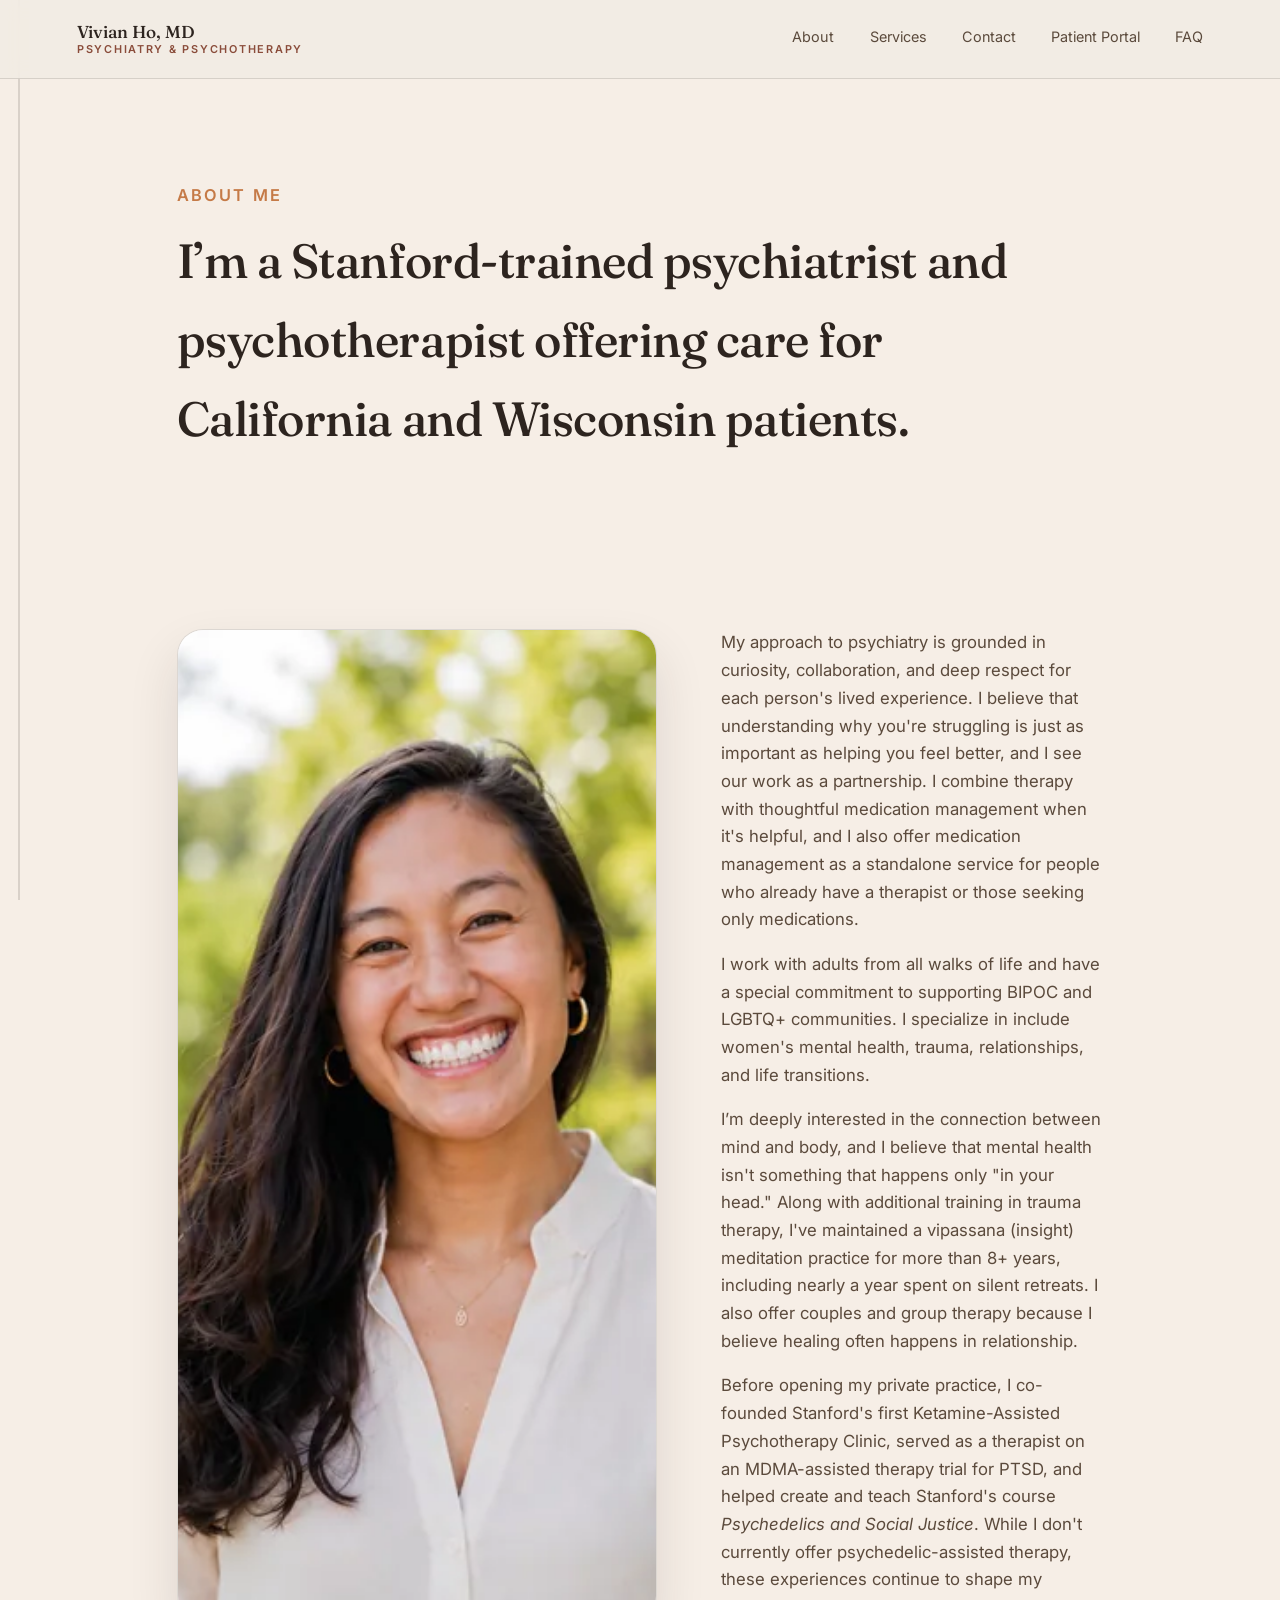
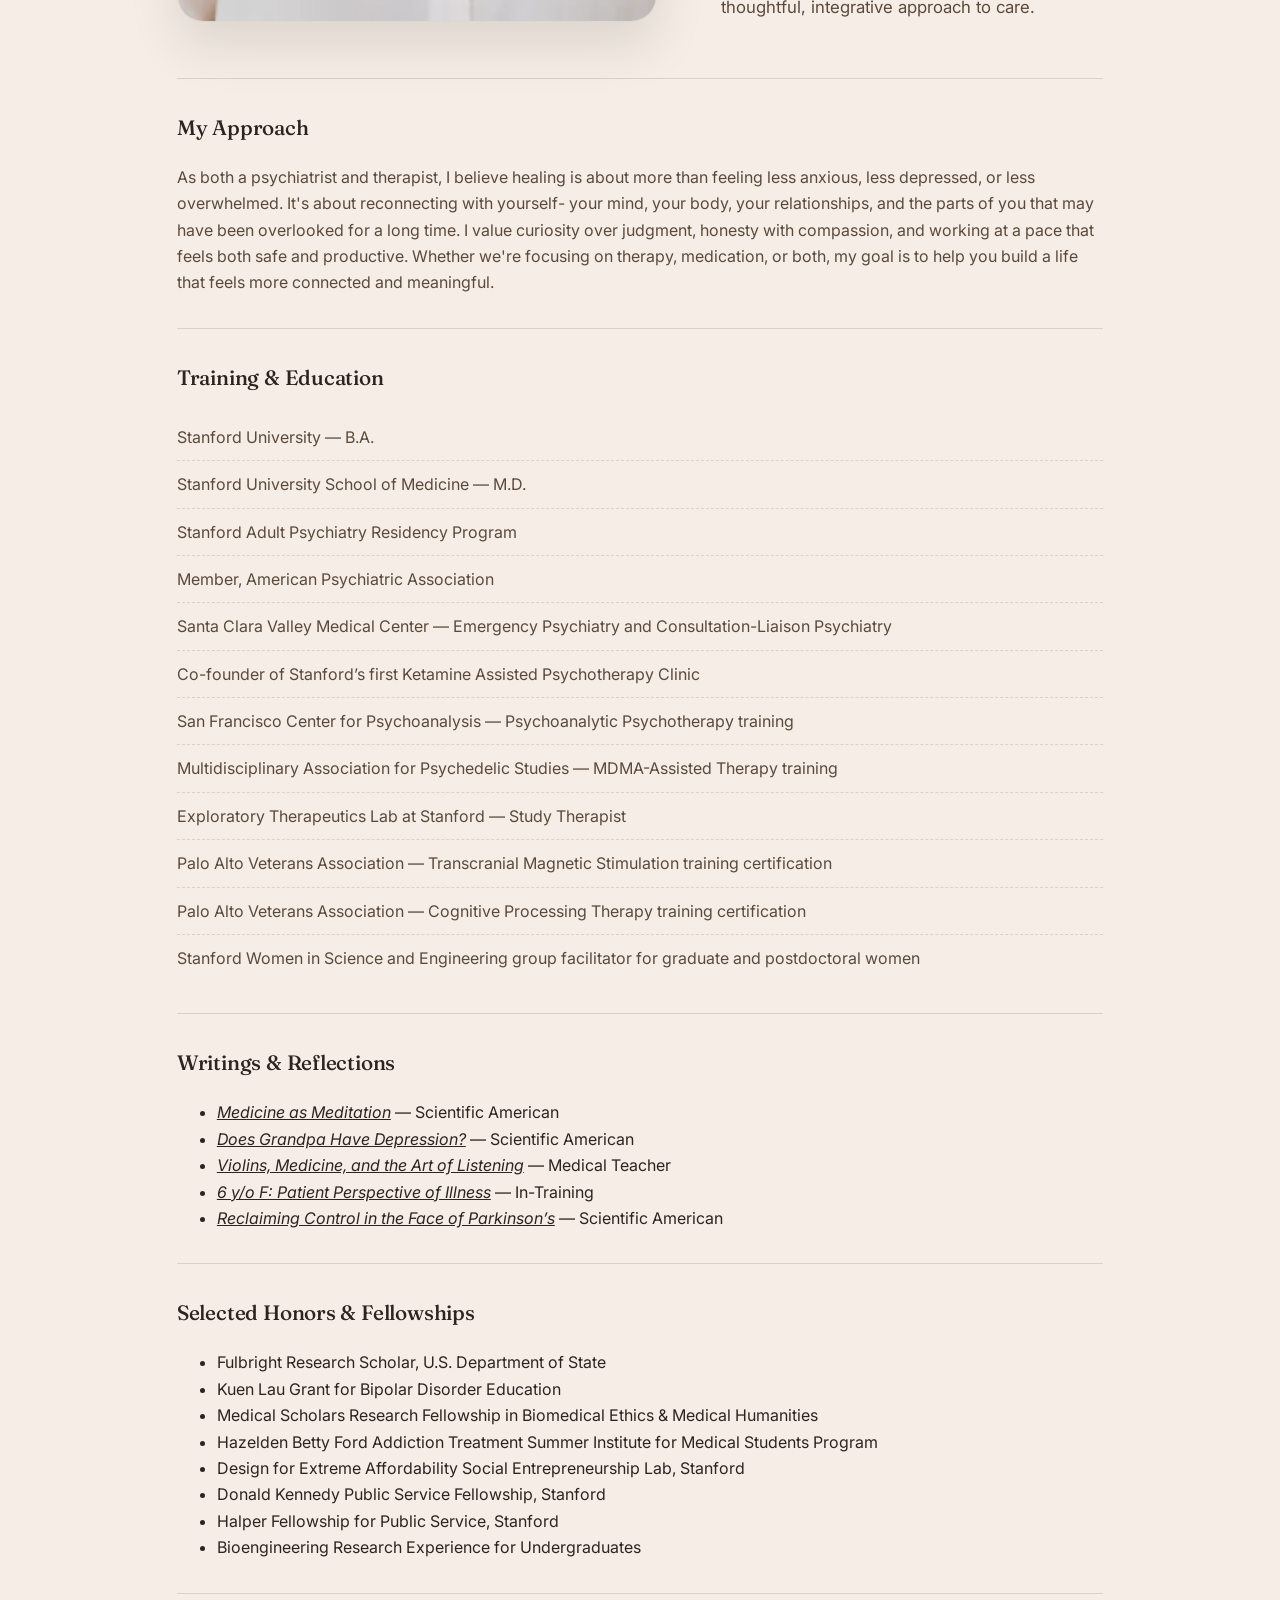
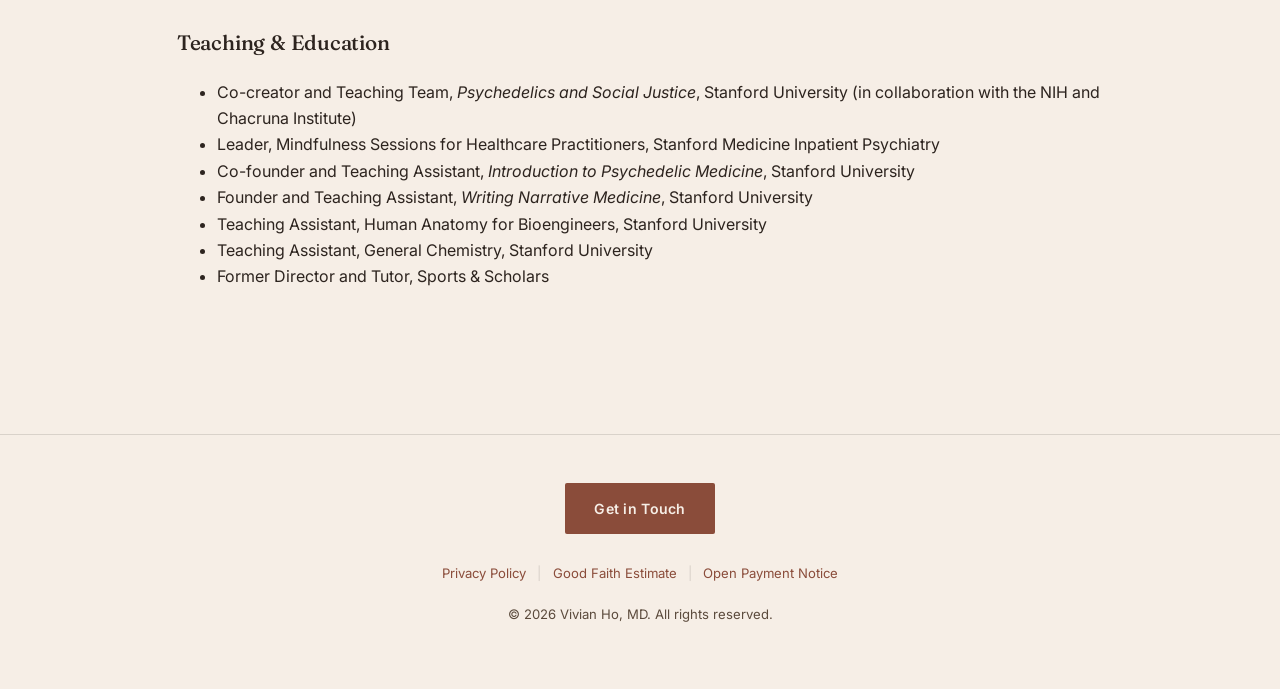
==== commit d5634102: "remove duplicate text" ====
--- a/about.html
+++ b/about.html
@@ -57,11 +57,6 @@
         <p>I’m deeply interested in the connection between mind and body, and I believe that mental health isn't something that happens only "in your head." Along with additional training in trauma therapy, I've maintained a vipassana (insight) meditation practice for more than 8+ years, including nearly a year spent on silent retreats. I also offer couples and group therapy because I believe healing often happens in relationship.</p>
         <p>Before opening my private practice, I co-founded Stanford's first Ketamine-Assisted Psychotherapy Clinic, served as a therapist on an MDMA-assisted therapy trial for PTSD, and helped create and teach Stanford's course <em>Psychedelics and Social Justice</em>. While I don't currently offer psychedelic-assisted therapy, these experiences continue to shape my thoughtful, integrative approach to care.</p>
       </div>
-    </div>
-
-    <div class="subsection reveal">
-      <h3>My Approach</h3>
-      <p>As both a psychiatrist and therapist, I believe healing is about more than feeling less anxious, less depressed, or less overwhelmed. It's about reconnecting with yourself- your mind, your body, your relationships, and the parts of you that may have been overlooked for a long time. I value curiosity over judgment, honesty with compassion, and working at a pace that feels both safe and productive. Whether we're focusing on therapy, medication, or both, my goal is to help you build a life that feels more connected and meaningful.</p>
     </div>
 
     <div class="subsection reveal">
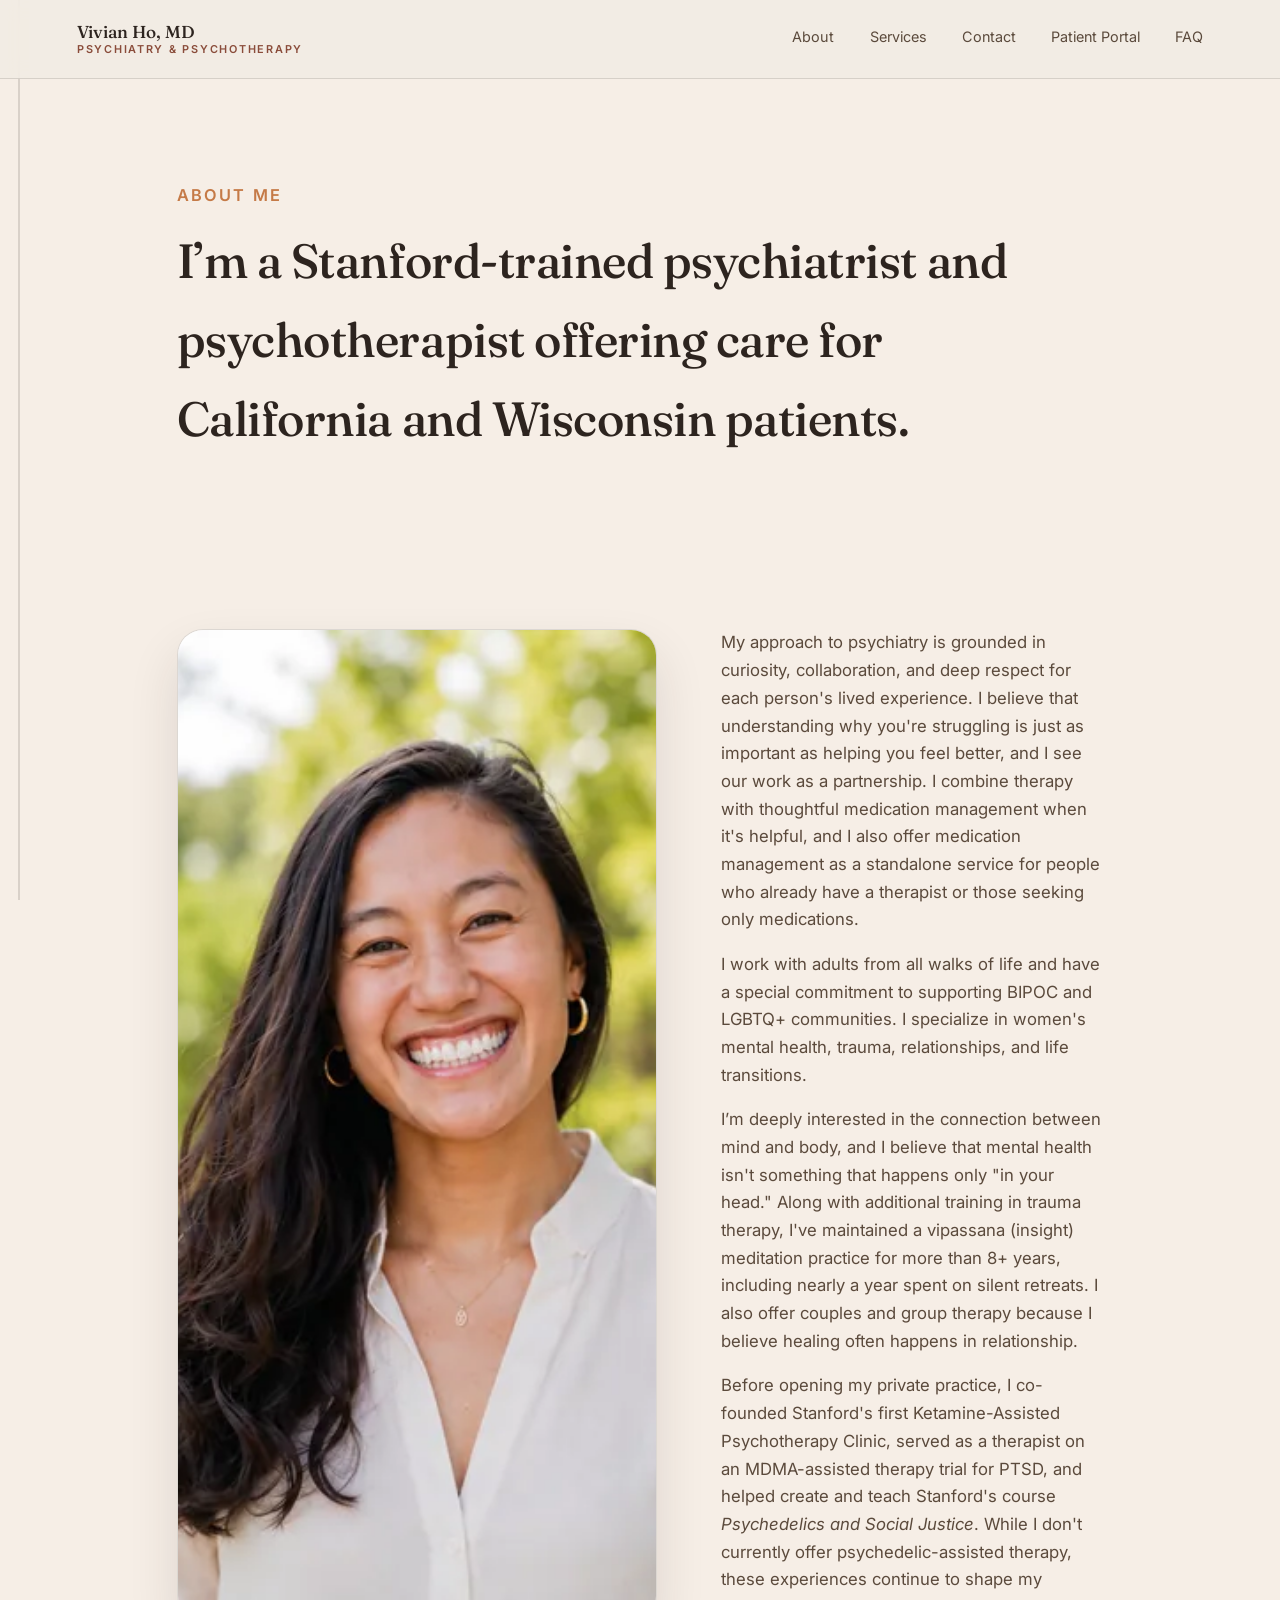
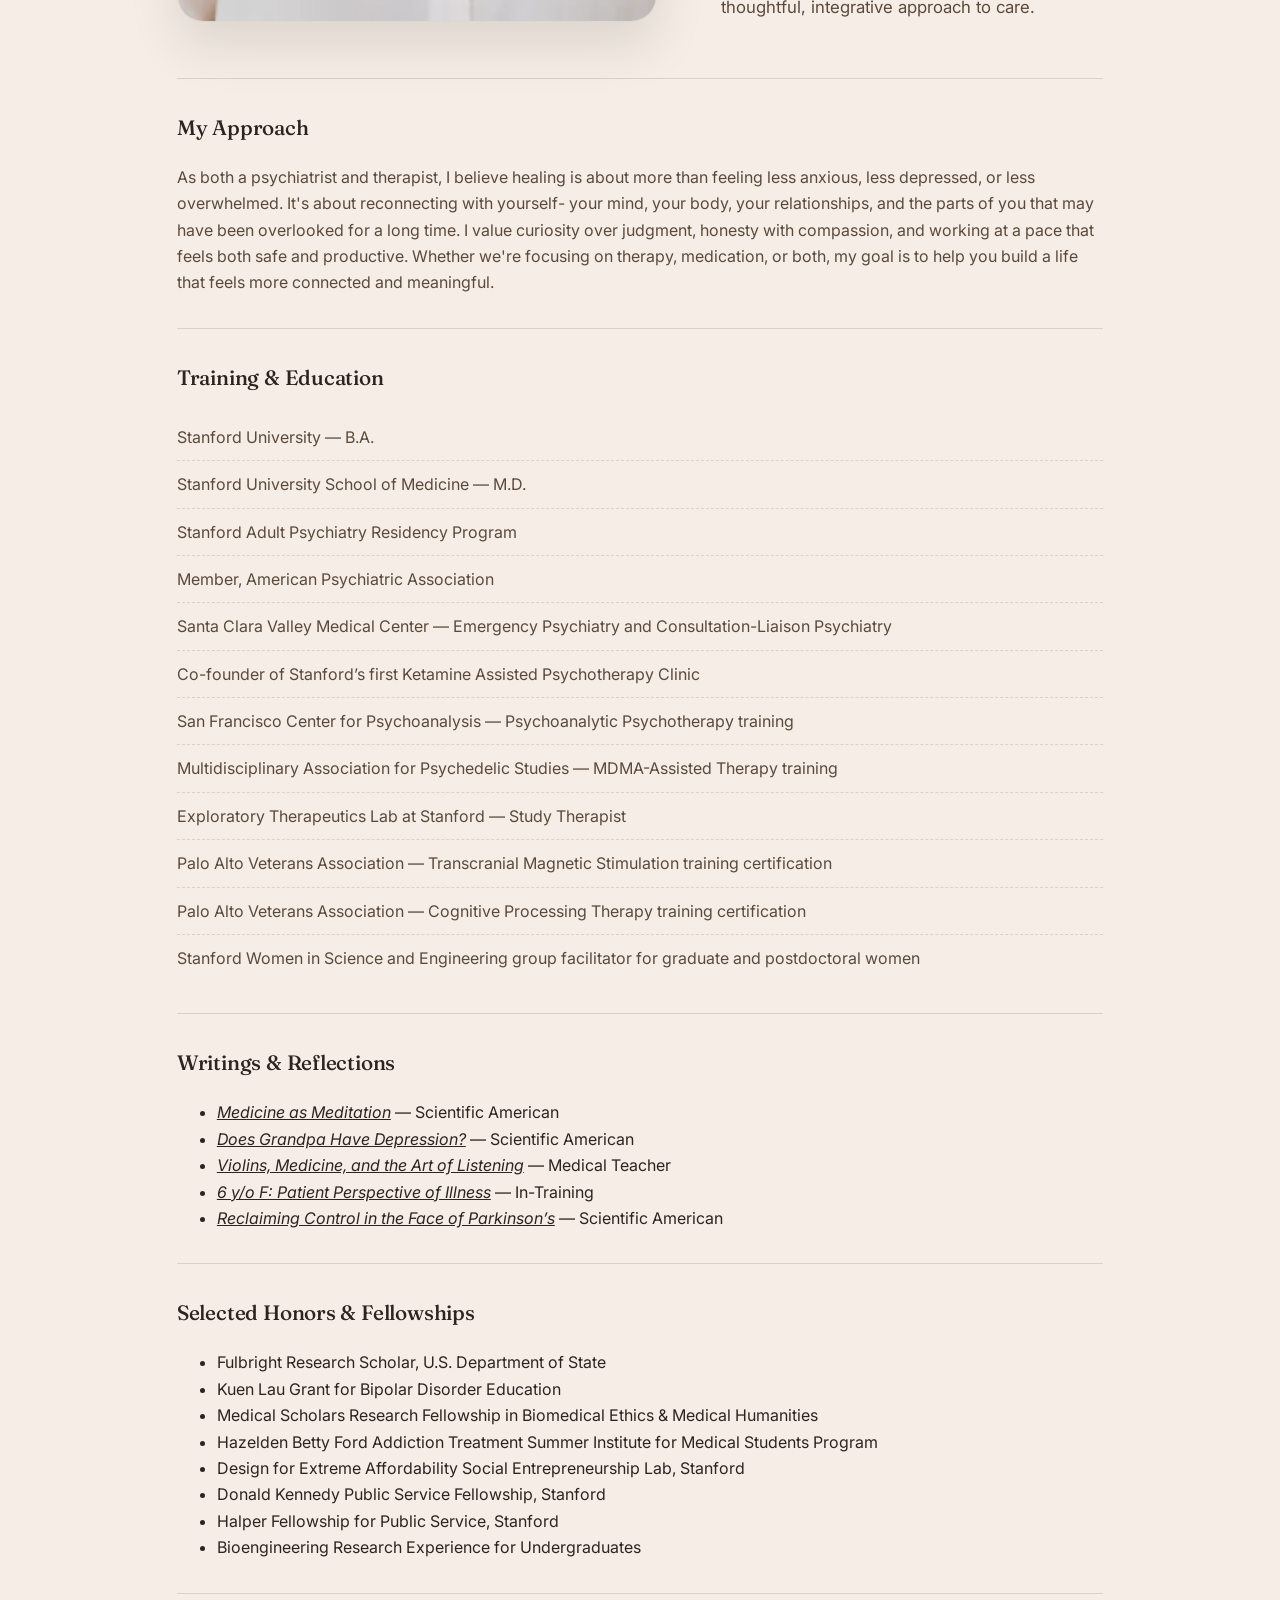
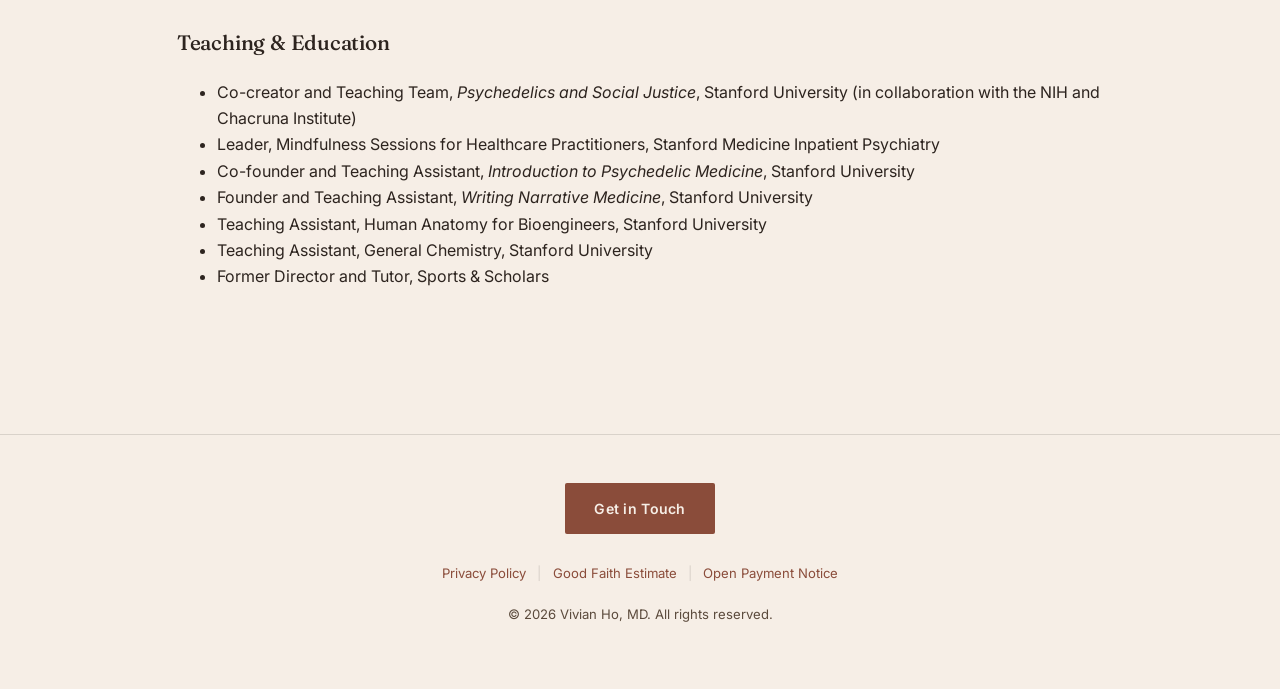
==== commit 4918f07a: "typos" ====
--- a/about.html
+++ b/about.html
@@ -53,7 +53,7 @@
       </div>
       <div class="about__text reveal">
         <p>My approach to psychiatry is grounded in curiosity, collaboration, and deep respect for each person's lived experience. I believe that understanding why you're struggling is just as important as helping you feel better, and I see our work as a partnership. I combine therapy with thoughtful medication management when it's helpful, and I also offer medication management as a standalone service for people who already have a therapist or those seeking only medications.</p>
-        <p>I work with adults from all walks of life and have a special commitment to supporting BIPOC and LGBTQ+ communities. I specialize in include women's mental health, trauma, relationships, and life transitions.</p>
+        <p>I work with adults from all walks of life and have a special commitment to supporting BIPOC and LGBTQ+ communities. I specialize in women's mental health, trauma, relationships, and life transitions.</p>
         <p>I’m deeply interested in the connection between mind and body, and I believe that mental health isn't something that happens only "in your head." Along with additional training in trauma therapy, I've maintained a vipassana (insight) meditation practice for more than 8+ years, including nearly a year spent on silent retreats. I also offer couples and group therapy because I believe healing often happens in relationship.</p>
         <p>Before opening my private practice, I co-founded Stanford's first Ketamine-Assisted Psychotherapy Clinic, served as a therapist on an MDMA-assisted therapy trial for PTSD, and helped create and teach Stanford's course <em>Psychedelics and Social Justice</em>. While I don't currently offer psychedelic-assisted therapy, these experiences continue to shape my thoughtful, integrative approach to care.</p>
       </div>
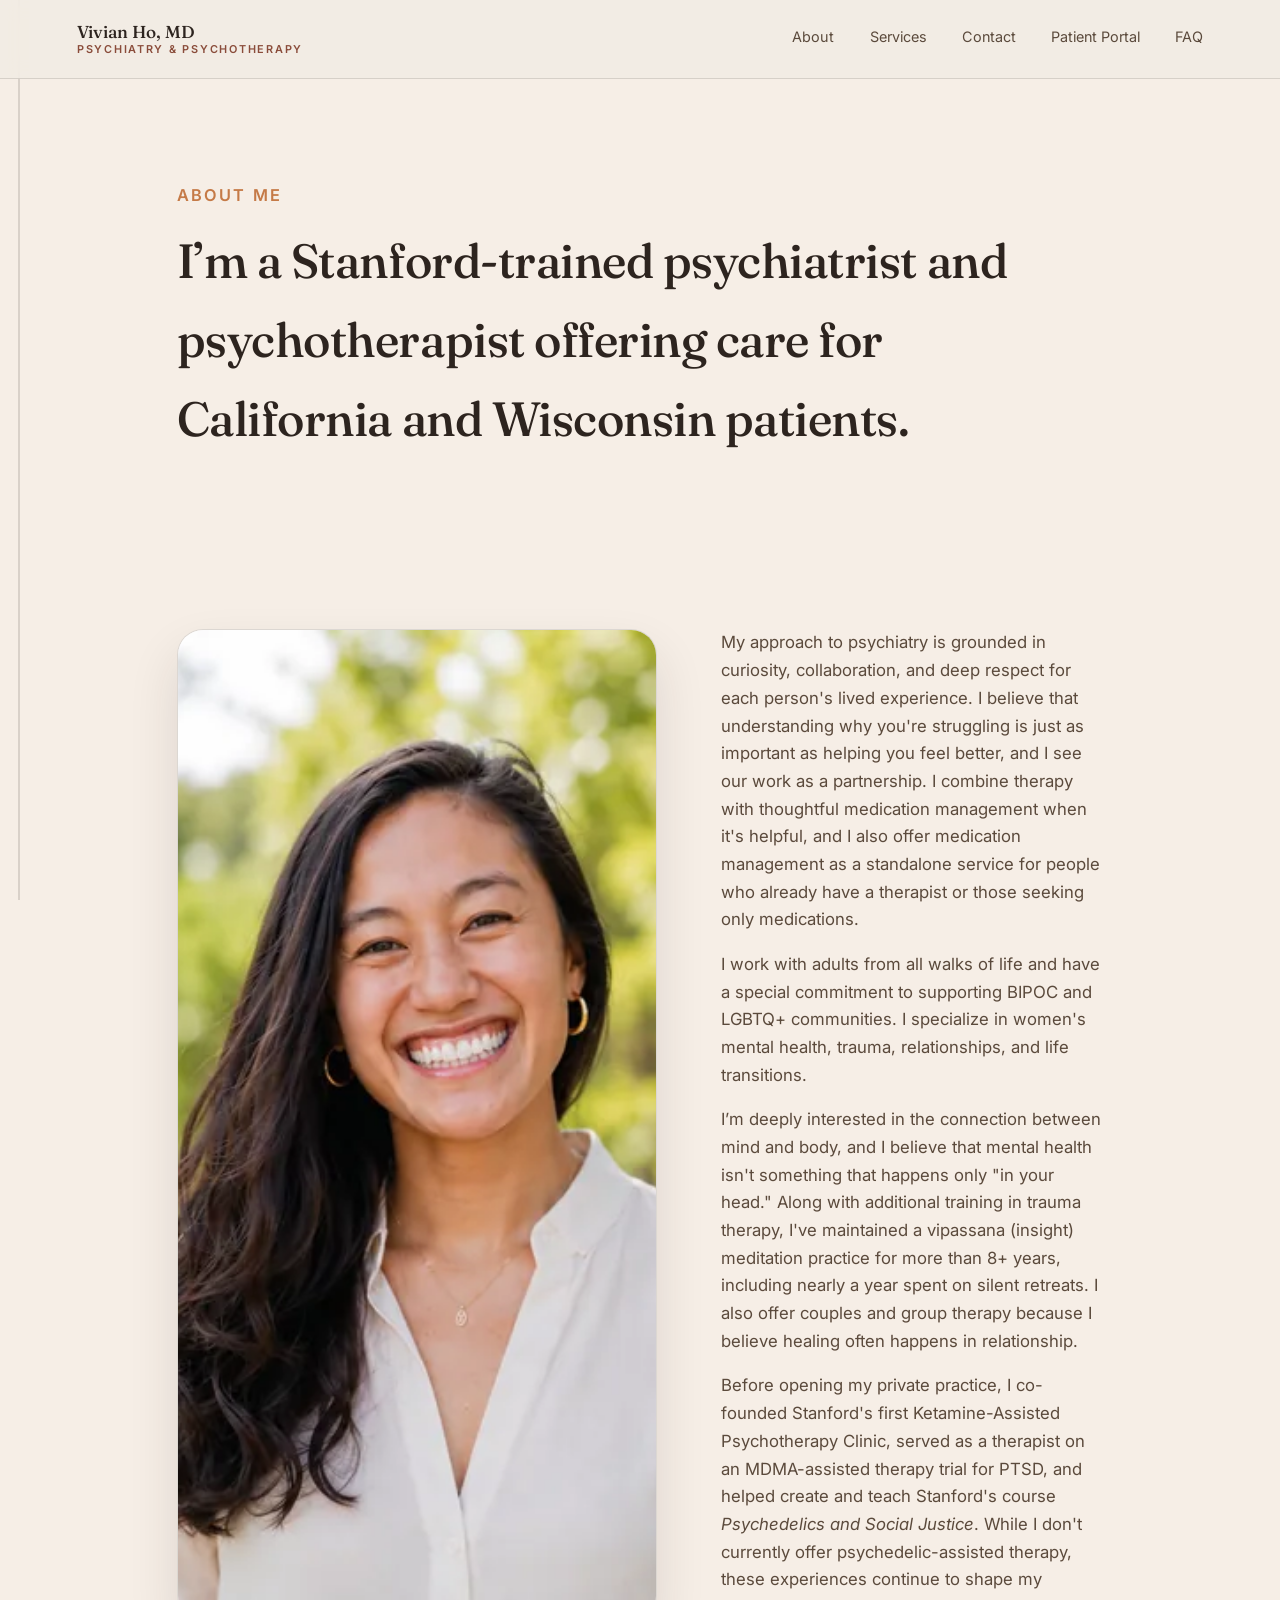
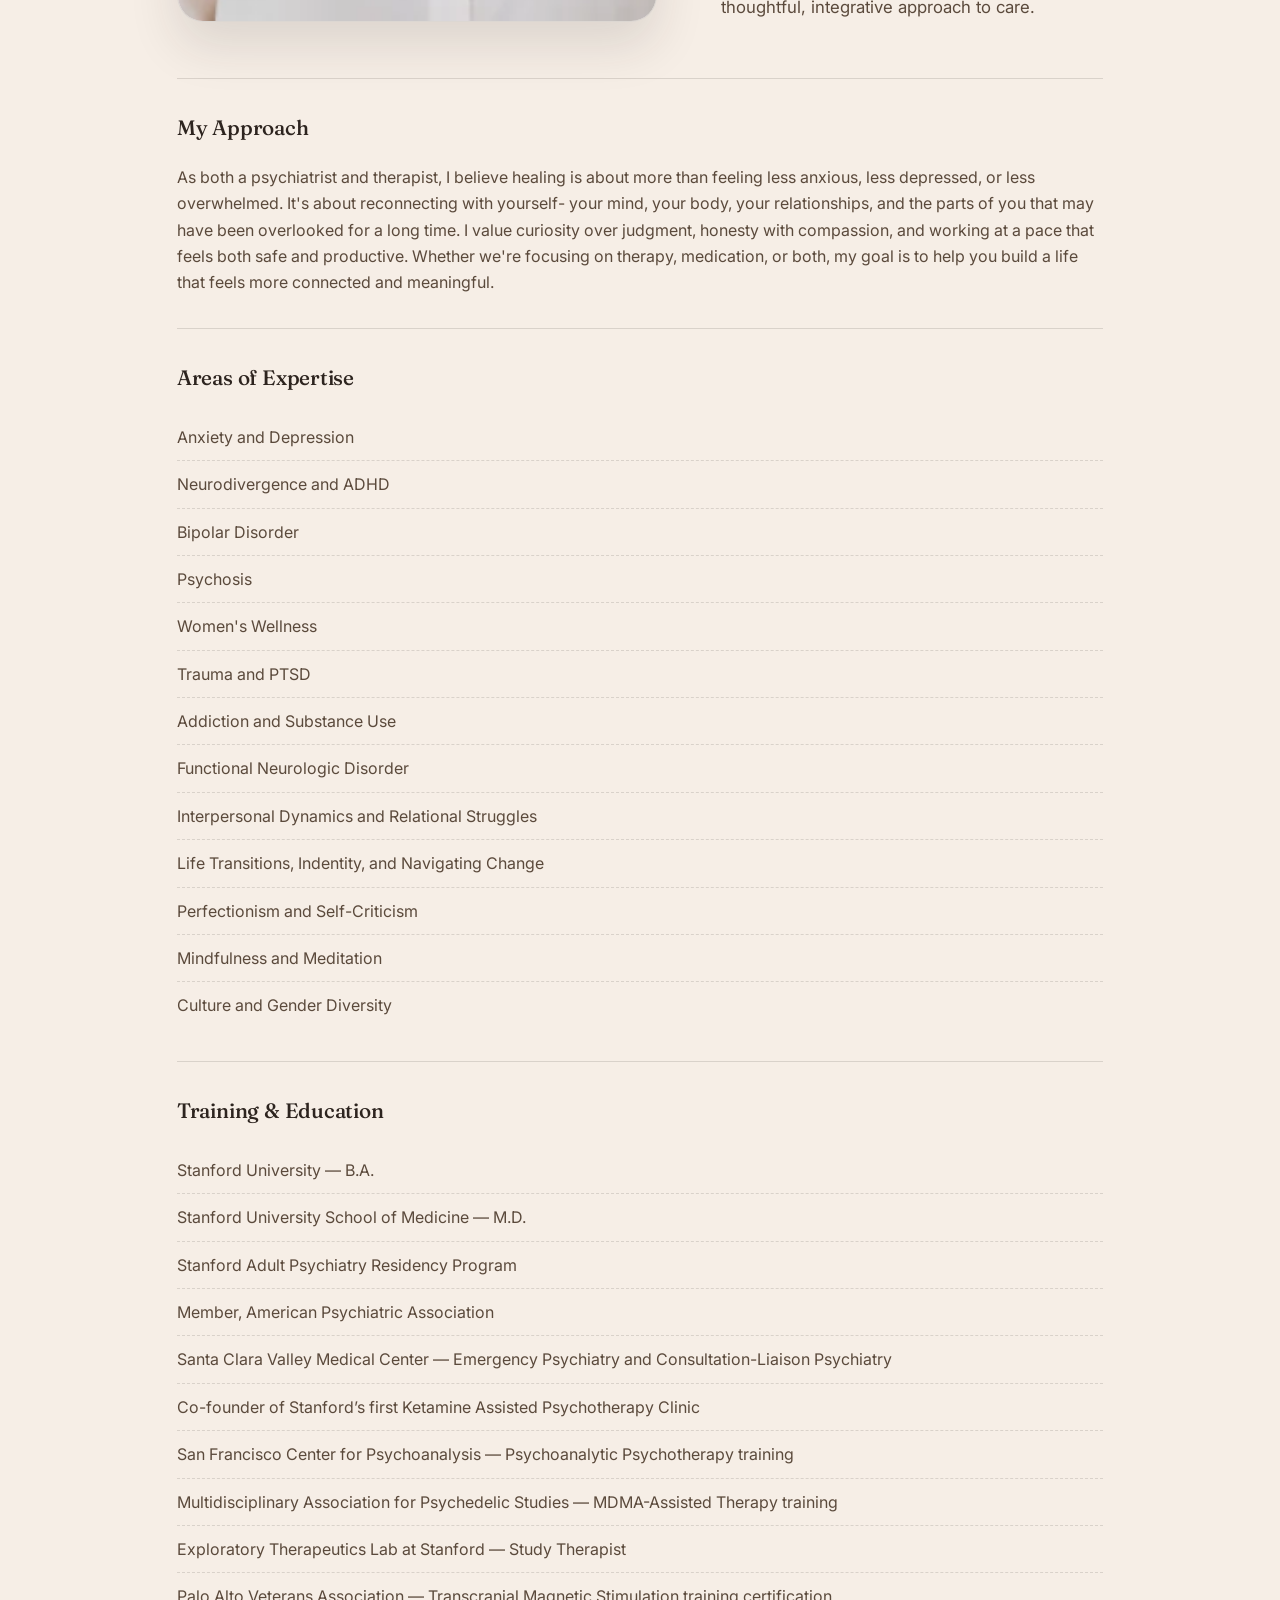
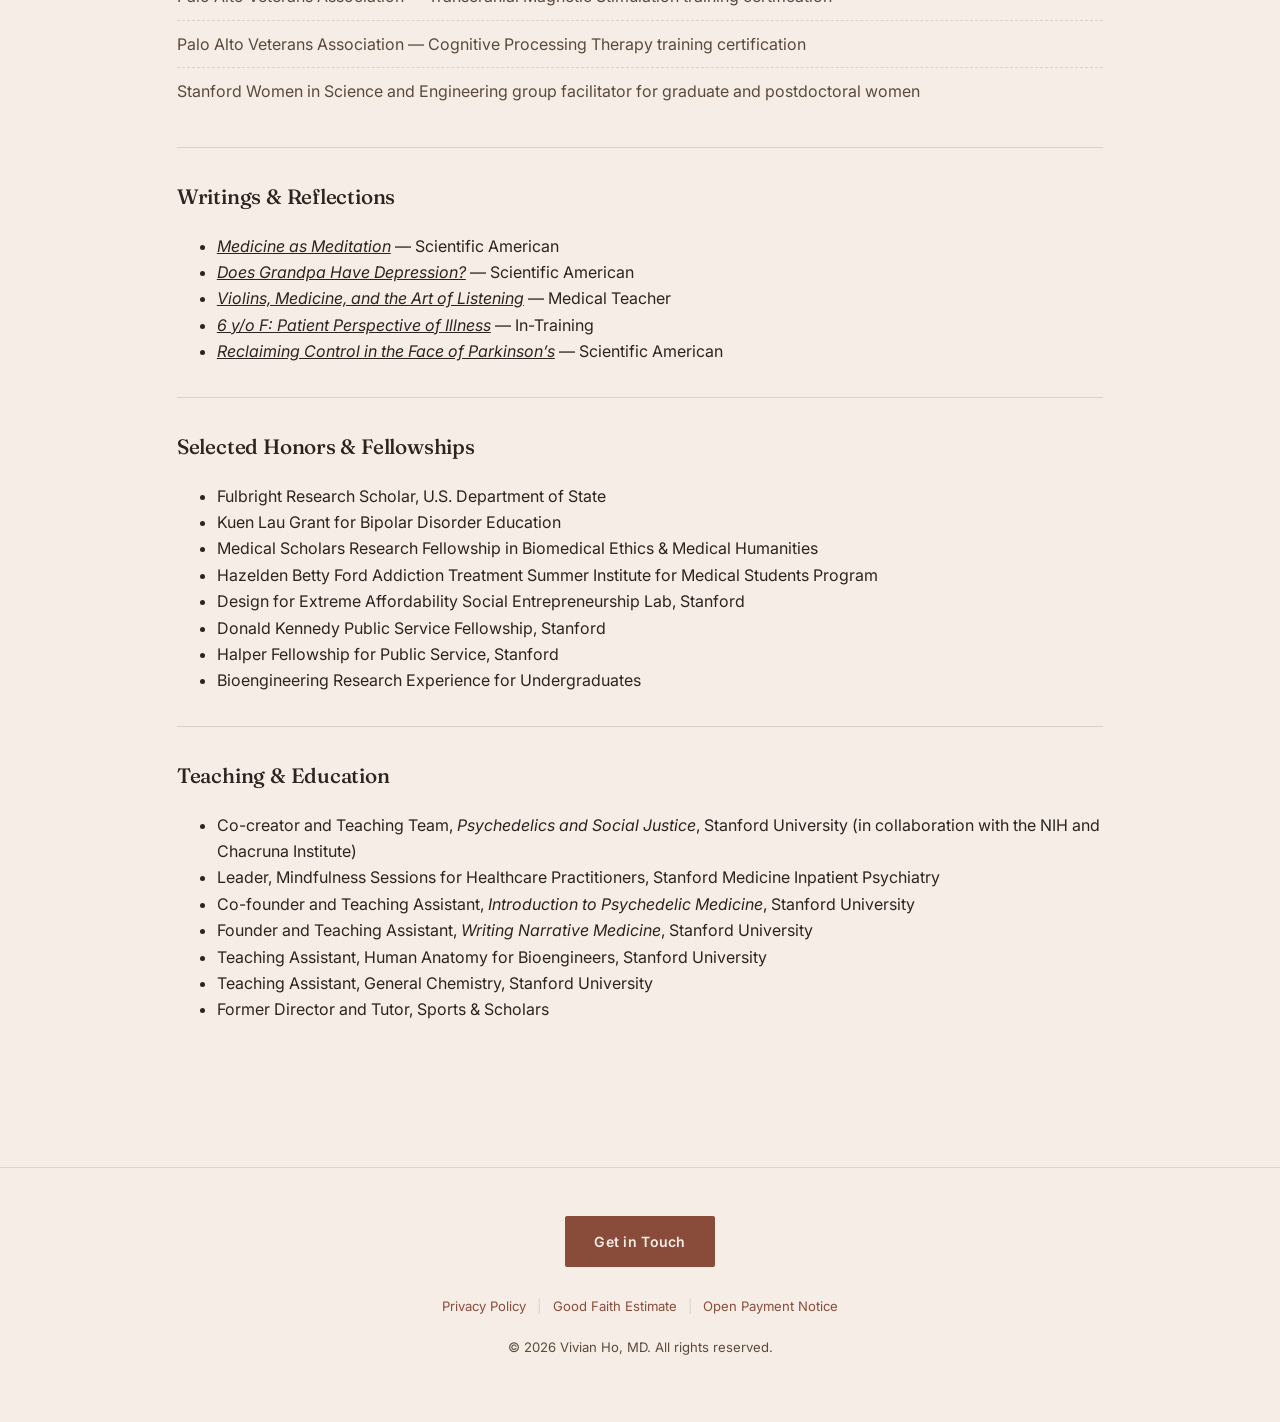
==== commit 608067ad: "areas of expertise" ====
--- a/about.html
+++ b/about.html
@@ -3,12 +3,42 @@
 <head>
 <meta charset="UTF-8">
 <meta name="viewport" content="width=device-width, initial-scale=1.0">
-<title>About | Vivian Ho, MD</title>
-<meta name="description" content="Learn more about Vivian Ho, MD, her training, and her approach to psychiatric care.">
+<link rel="icon" href="favicon.ico" sizes="any">
+<link rel="icon" href="favicon-32.png" type="image/png" sizes="32x32">
+<link rel="apple-touch-icon" href="apple-touch-icon.png">
+<title>About Dr. Vivian Ho | Stanford-Trained Psychiatrist in CA &amp; WI</title>
+<meta name="description"
+content="Meet Vivian Ho, MD — a Stanford-trained adult psychiatrist and psychotherapist offering integrative, mind-body care in California and Wisconsin, with a focus on trauma, women's mental health, and LGBTQ+ affirming treatment.">
+
+<!-- Social sharing / Open Graph -->
+<meta property="og:title" content="About Dr. Vivian Ho | Psychiatry &amp; Psychotherapy">
+<meta property="og:description" content="Stanford-trained psychiatrist and psychotherapist offering integrative, mind-body care in California and Wisconsin.">
+<meta property="og:image" content="https://hopsychiatry.com/headshot-hq.jpg">
+<meta property="og:url" content="https://hopsychiatry.com/about.html">
+<meta property="og:type" content="profile">
+
+<!-- Twitter / social preview -->
+<meta name="twitter:card" content="summary_large_image">
+<meta name="twitter:title" content="About Dr. Vivian Ho, MD">
+<meta name="twitter:description" content="Stanford-trained psychiatrist and psychotherapist offering integrative, mind-body care.">
+<meta name="twitter:image" content="https://hopsychiatry.com/headshot-hq.jpg">
+
+<!-- Canonical URL -->
+<link rel="canonical" href="https://hopsychiatry.com/about.html">
+
 <link rel="preconnect" href="https://fonts.googleapis.com">
 <link rel="preconnect" href="https://fonts.gstatic.com" crossorigin>
 <link href="https://fonts.googleapis.com/css2?family=Fraunces:opsz,wght,ital@9..144,300,0;9..144,400,0;9..144,500,0;9..144,600,0;9..144,400,1;9..144,500,1&family=Inter:wght@400;500;600&display=swap" rel="stylesheet">
 <link rel="stylesheet" href="styles.css">
+
+<script type="application/ld+json">
+{
+  "@context": "https://schema.org",
+  "@type": "ProfilePage",
+  "url": "https://hopsychiatry.com/about.html",
+  "mainEntity": { "@id": "https://hopsychiatry.com/#physician" }
+}
+</script>
 </head>
 <body>
 <div class="spine" aria-hidden="true">
@@ -47,7 +77,7 @@
         <div class="portrait-frame">
           <picture>
             <source type="image/webp" srcset="headshot-hq-700.webp 700w, headshot-hq-1402.webp 1402w" sizes="(max-width: 780px) 90vw, 460px">
-            <img src="headshot-hq.jpg" srcset="headshot-hq-700.jpg 700w, headshot-hq-1402.jpg 1402w" sizes="(max-width: 780px) 90vw, 460px" alt="Vivian Ho, MD" width="1402" height="1122" loading="eager" fetchpriority="high" decoding="async" />
+            <img src="headshot-hq.jpg" srcset="headshot-hq-700.jpg 700w, headshot-hq-1402.jpg 1402w" sizes="(max-width: 780px) 90vw, 460px" alt="Vivian Ho, MD, adult psychiatrist and psychotherapist" width="1402" height="1122" loading="eager" fetchpriority="high" decoding="async" />
           </picture>
         </div>
       </div>
@@ -62,6 +92,25 @@
     <div class="subsection reveal">
       <h3>My Approach</h3>
       <p>As both a psychiatrist and therapist, I believe healing is about more than feeling less anxious, less depressed, or less overwhelmed. It's about reconnecting with yourself- your mind, your body, your relationships, and the parts of you that may have been overlooked for a long time. I value curiosity over judgment, honesty with compassion, and working at a pace that feels both safe and productive. Whether we're focusing on therapy, medication, or both, my goal is to help you build a life that feels more connected and meaningful.</p>
+    </div>
+
+    <div class="subsection reveal">
+      <h3>Areas of Expertise</h3>
+      <ul class="edu-list">
+        <li>Anxiety and Depression</li>
+        <li>Neurodivergence and ADHD</li>
+        <li>Bipolar Disorder</li>
+        <li>Psychosis</li>
+        <li>Women's Wellness</li>
+        <li>Trauma and PTSD</li>
+        <li>Addiction and Substance Use</li>
+        <li>Functional Neurologic Disorder</li>
+        <li>Interpersonal Dynamics and Relational Struggles</li>
+        <li>Life Transitions, Indentity, and Navigating Change</li>
+        <li>Perfectionism and Self-Criticism</li>
+        <li>Mindfulness and Meditation</li>
+        <li>Culture and Gender Diversity</li>
+      </ul>
     </div>
 
     <div class="subsection reveal">
--- a/styles.css
+++ b/styles.css
@@ -302,6 +302,30 @@
   margin: 0 auto;
 }
 
+.intro-blurb {
+  max-width: 720px;
+  text-align: center;
+  padding-top: clamp(48px, 7vw, 90px);
+  padding-bottom: clamp(48px, 7vw, 90px);
+}
+.intro-blurb h2 {
+  font-size: clamp(1.5rem, 2.6vw, 2.1rem);
+  margin-bottom: 0.7em;
+}
+.intro-blurb p {
+  font-size: 1.05rem;
+  color: var(--ink-soft);
+  margin-bottom: 1.2em;
+}
+.text-link {
+  font-family: var(--sans);
+  font-weight: 500;
+  text-decoration: none;
+  border-bottom: 1px solid currentColor;
+  padding-bottom: 2px;
+}
+.text-link:hover { opacity: 0.7; }
+
 .photo-band {
   max-width: var(--max);
   margin: 0 auto clamp(2rem, 4vw, 3rem);
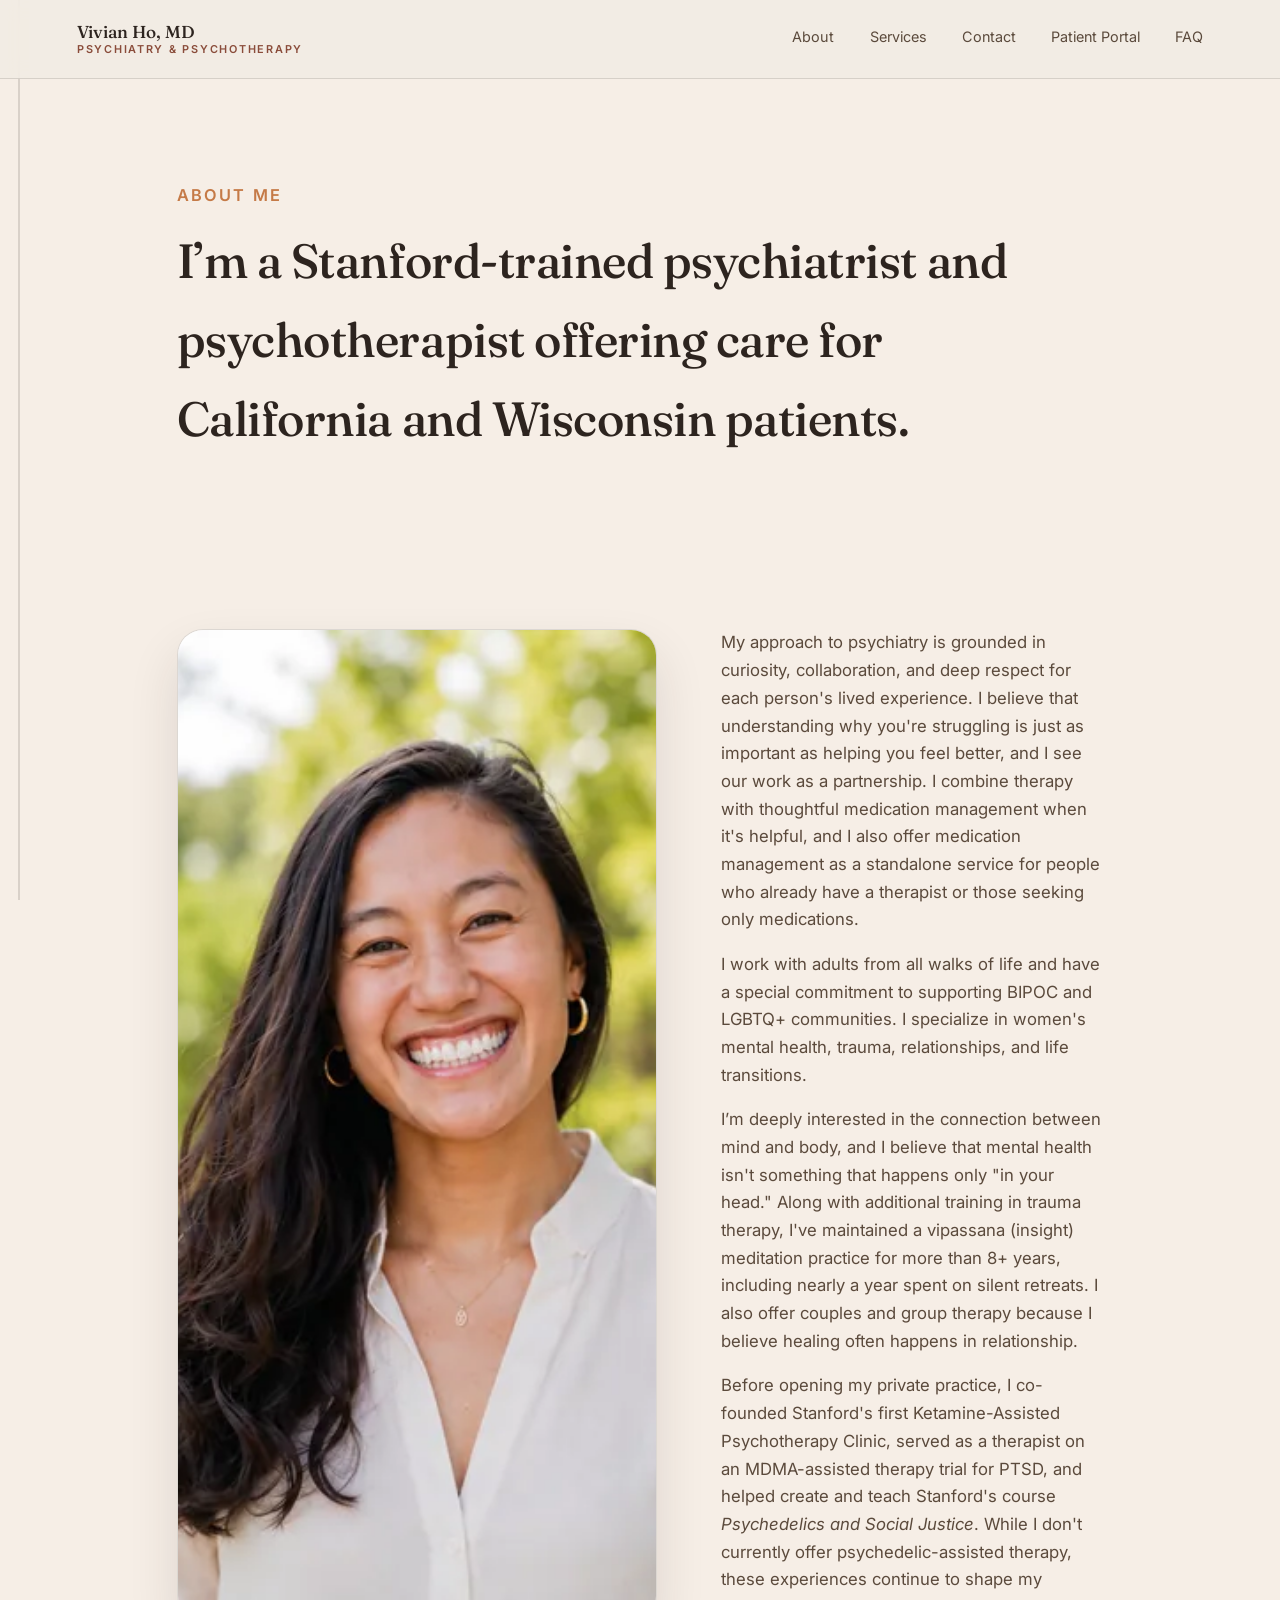
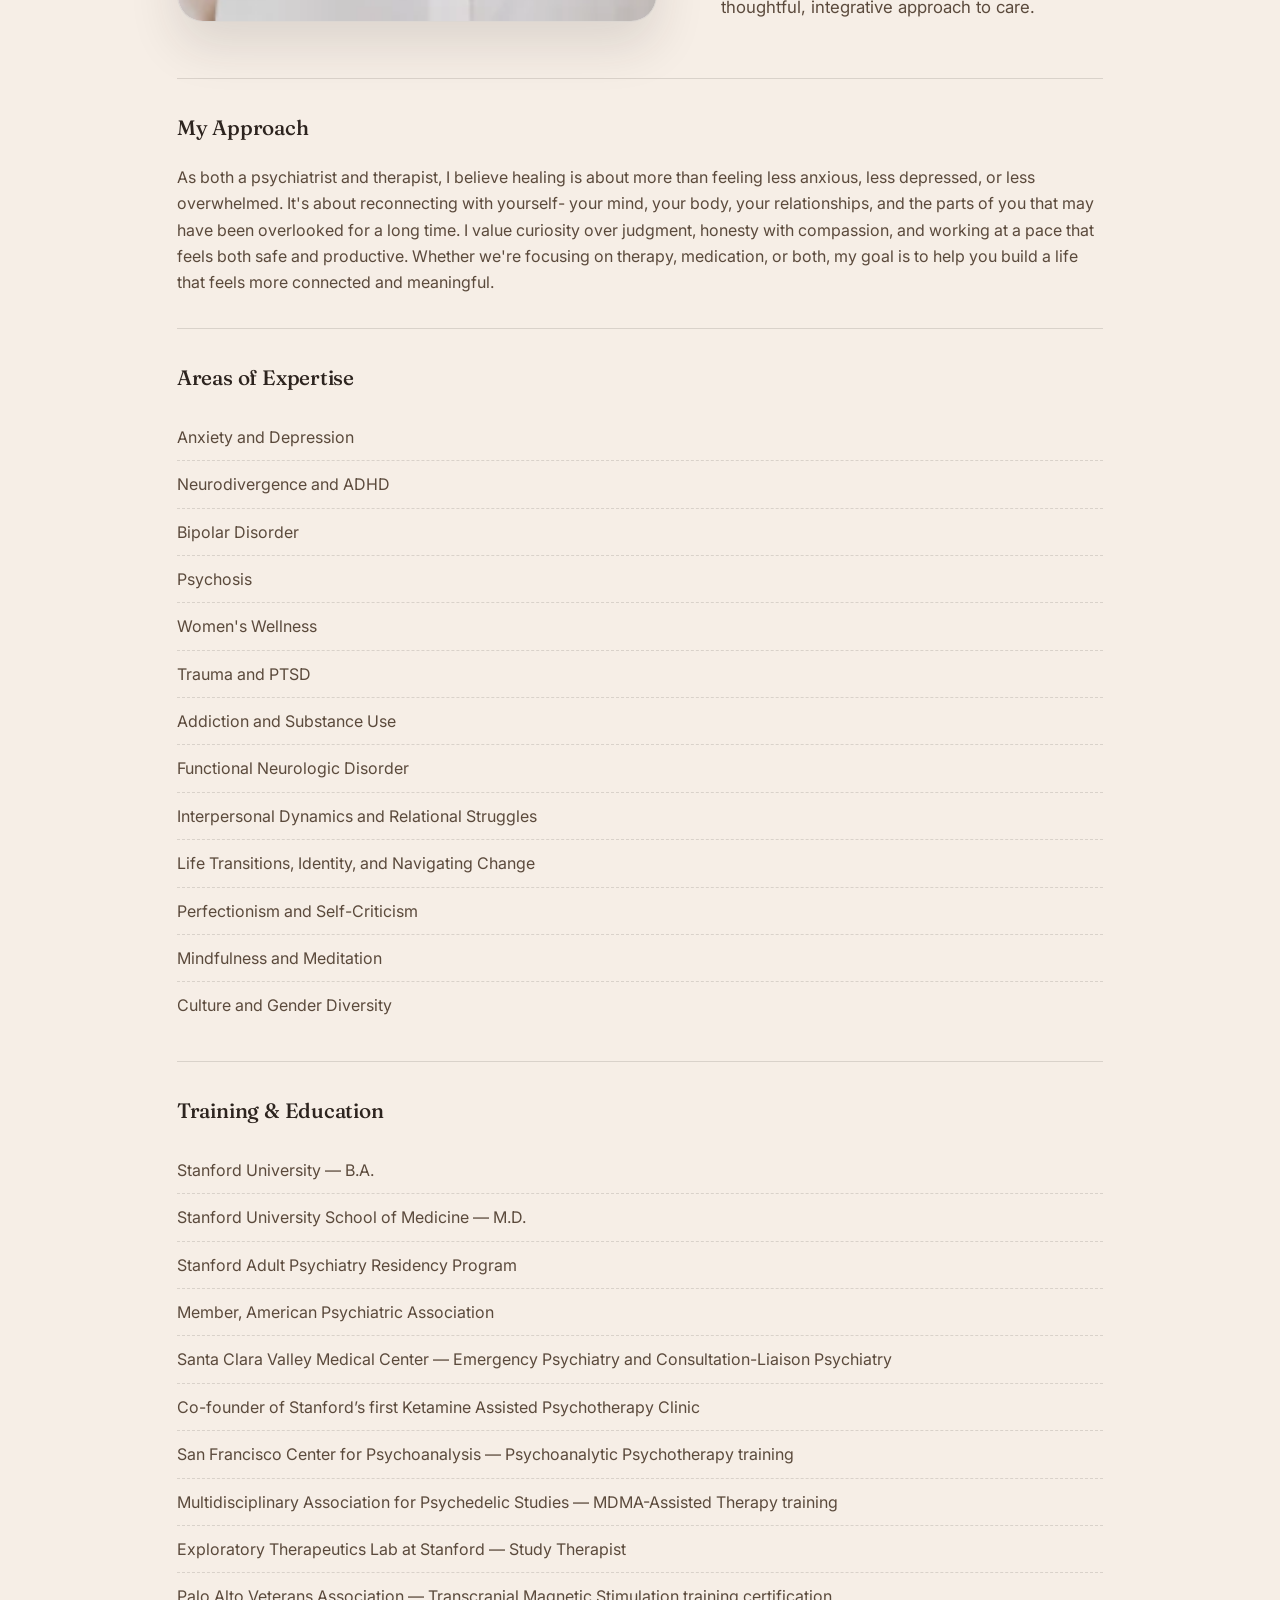
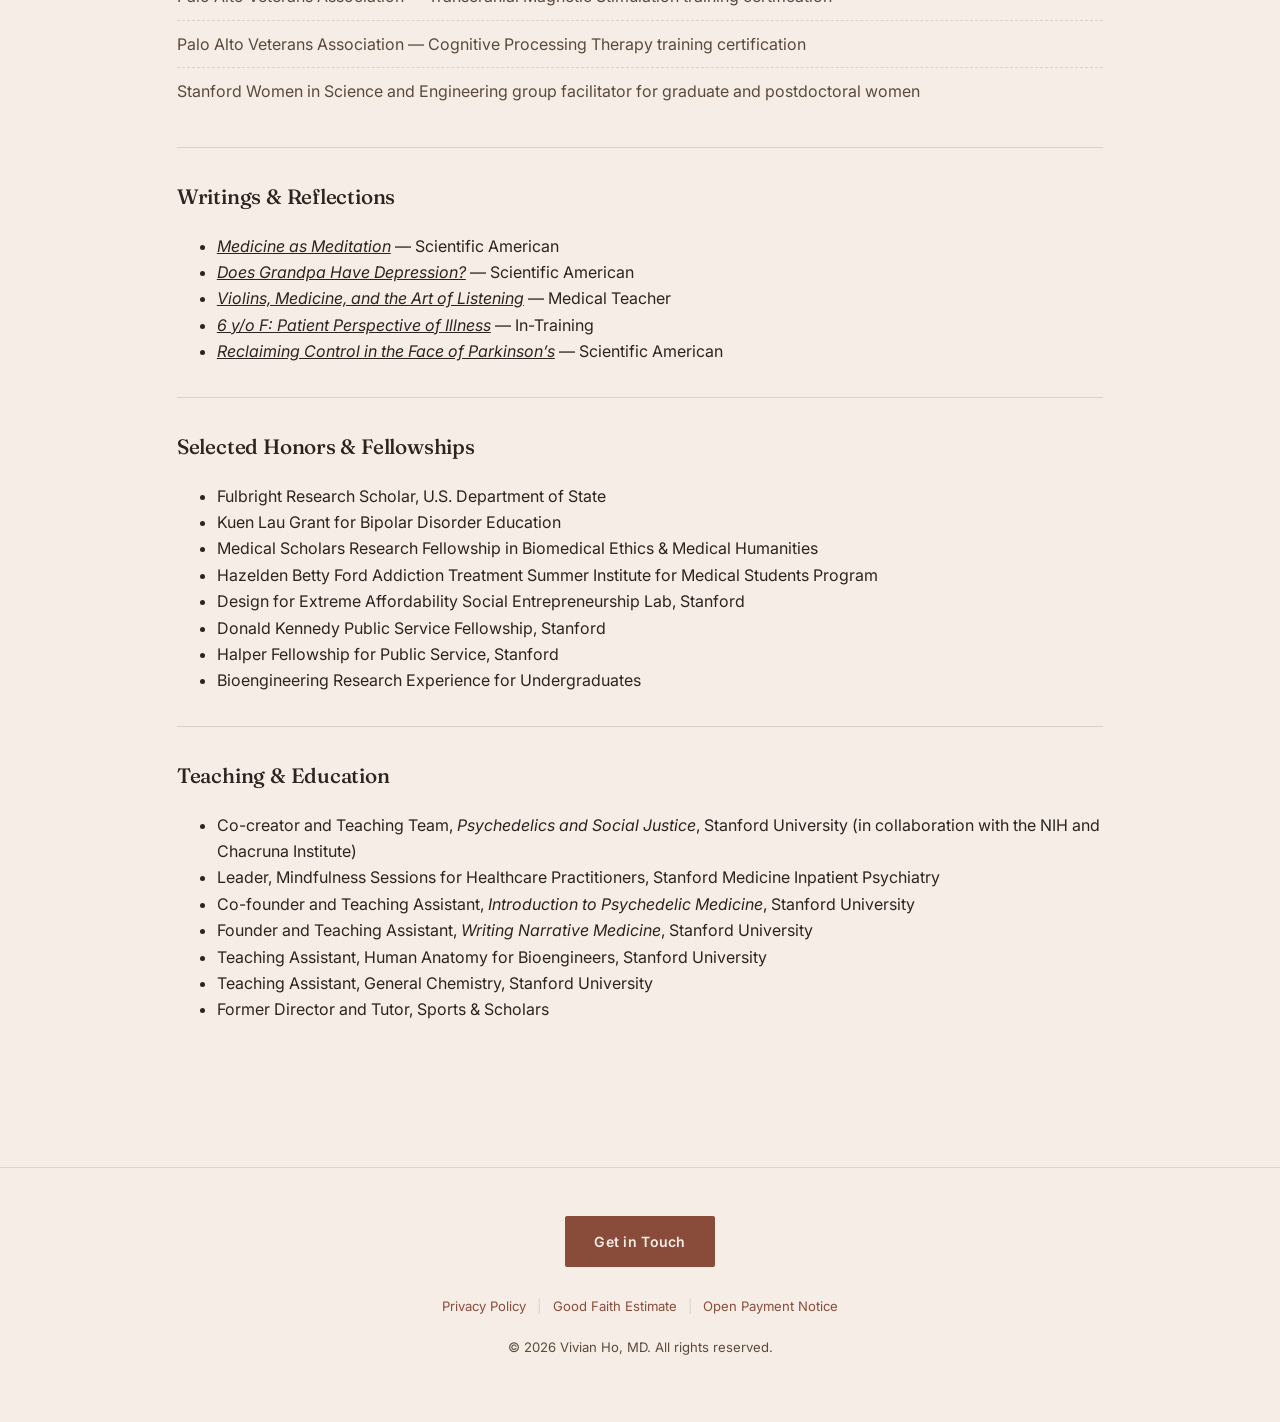
==== commit e4195a0b: "alignment" ====
--- a/about.html
+++ b/about.html
@@ -106,7 +106,7 @@
         <li>Addiction and Substance Use</li>
         <li>Functional Neurologic Disorder</li>
         <li>Interpersonal Dynamics and Relational Struggles</li>
-        <li>Life Transitions, Indentity, and Navigating Change</li>
+        <li>Life Transitions, Identity, and Navigating Change</li>
         <li>Perfectionism and Self-Criticism</li>
         <li>Mindfulness and Meditation</li>
         <li>Culture and Gender Diversity</li>
--- a/styles.css
+++ b/styles.css
@@ -463,6 +463,8 @@
 .services-flow {
   display: grid;
   gap: 0.8rem;
+}
+.subsection__inner {
   max-width: 760px;
   margin: 0 auto;
 }
@@ -558,6 +560,10 @@
 }
 .subsection h3 {
   font-size: 1.3rem;
+  margin-bottom: 0.9em;
+}
+.subsection h2 {
+  font-size: clamp(1.6rem, 2.6vw, 2rem);
   margin-bottom: 0.9em;
 }
 .edu-list {
